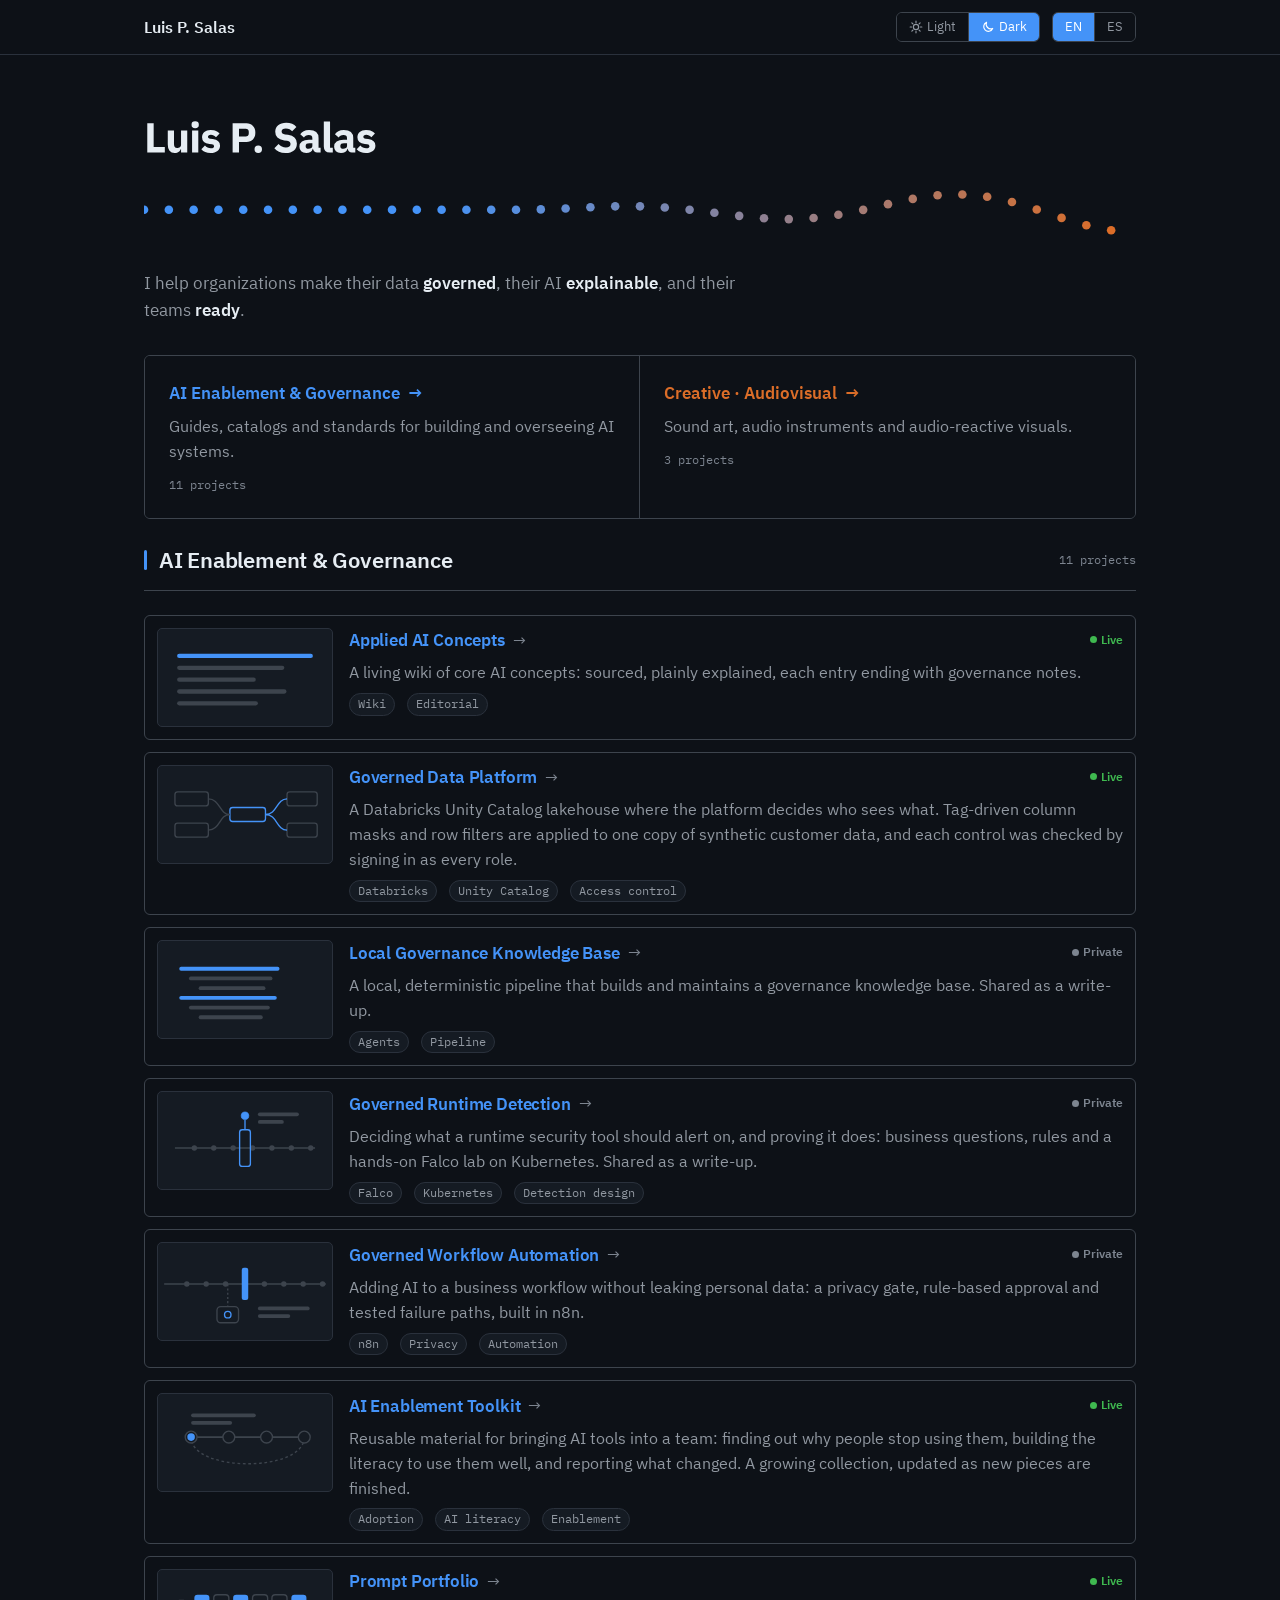
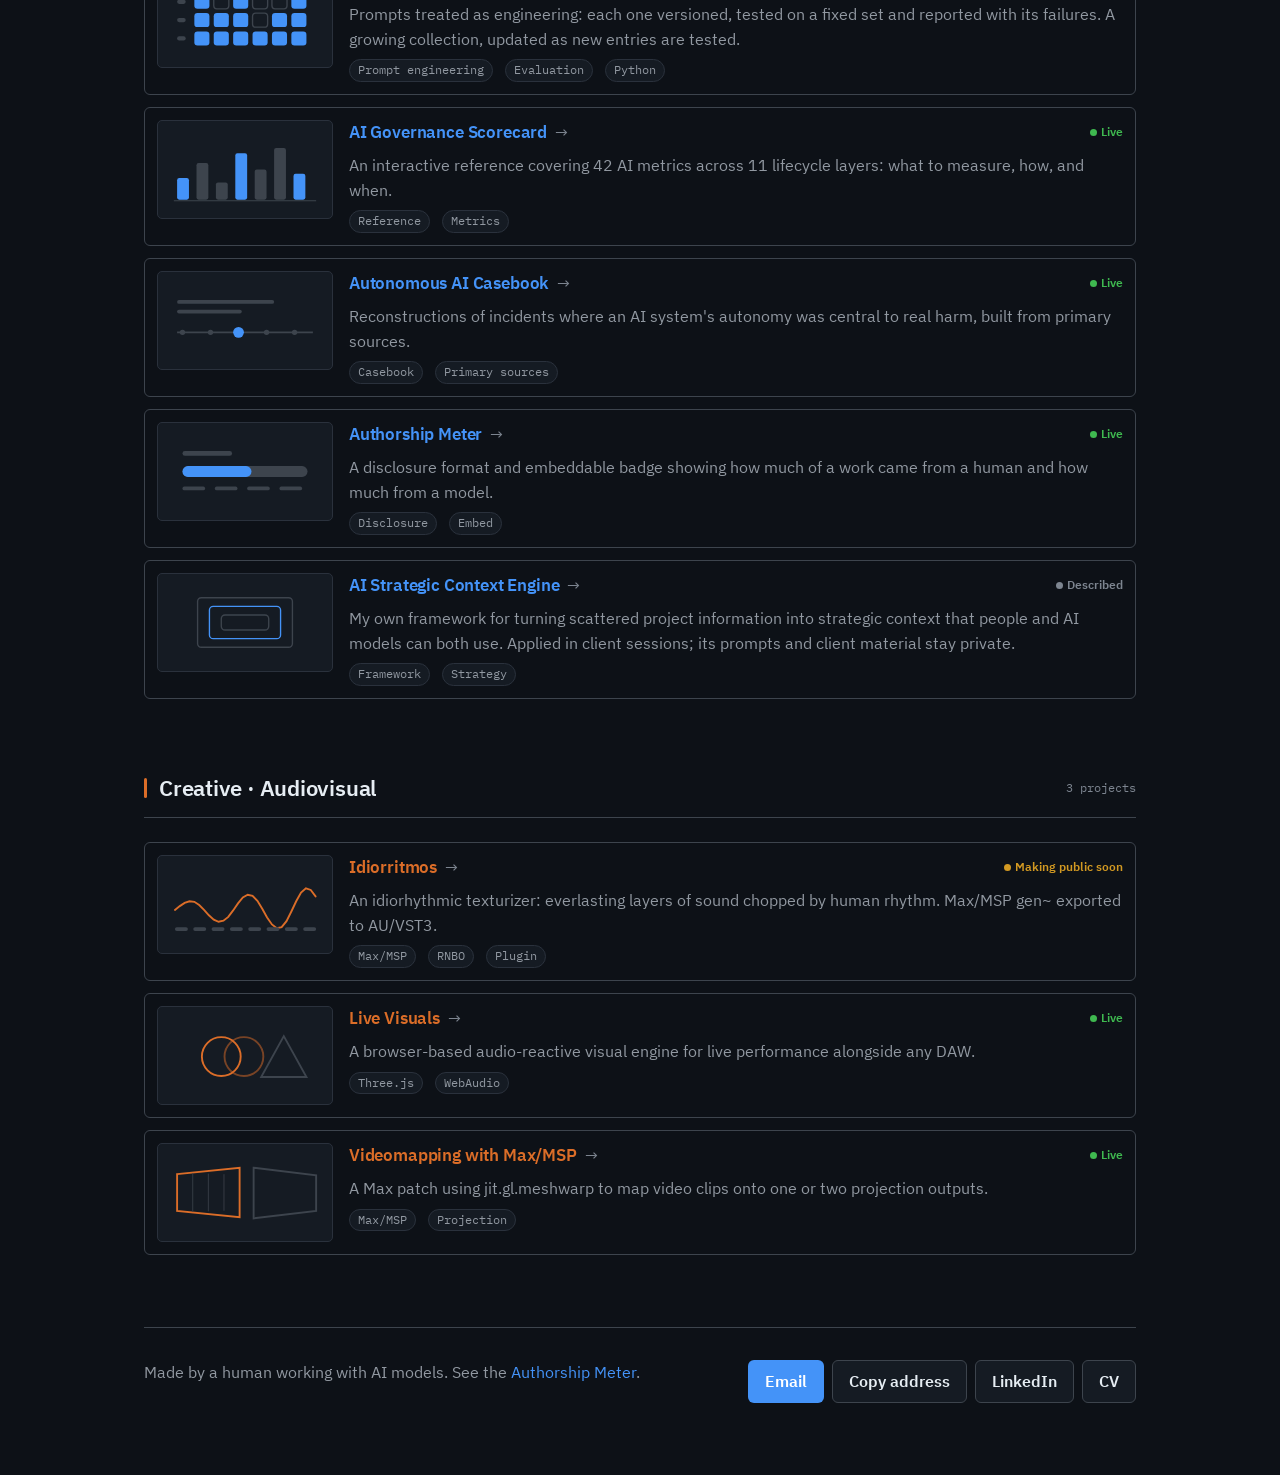
==== index.html @ c0796acf "AI Enablement Toolkit card: general description of the whole toolkit; tags Adoption, AI literacy, En" ====
<!DOCTYPE html>
<html lang="en" data-theme="dark">
<head>
<meta charset="utf-8">
<meta name="viewport" content="width=device-width, initial-scale=1">
<title>Luis P. Salas · Projects</title>
<meta name="description" content="I help organizations make their data governed, their AI explainable, and their teams ready. A hub that frames the work and links out.">
<meta property="og:type" content="website">
<meta property="og:site_name" content="Luis P. Salas">
<meta property="og:title" content="Luis P. Salas · Projects">
<meta property="og:description" content="I help organizations make their data governed, their AI explainable, and their teams ready. A hub that frames the work and links out.">
<meta property="og:url" content="https://luispsalas.github.io/portfolio/">
<meta property="og:image" content="https://luispsalas.github.io/portfolio/assets/og/home.png">
<meta property="og:image:width" content="1200">
<meta property="og:image:height" content="630">
<meta name="twitter:card" content="summary_large_image">
<link rel="icon" href="data:image/svg+xml,<svg xmlns='http://www.w3.org/2000/svg' viewBox='0 0 16 16'><circle cx='8' cy='8' r='6' fill='%230969da'/></svg>">
<link rel="preload" href="assets/fonts/IBMPlexSans-Regular.woff2" as="font" type="font/woff2" crossorigin>
<link rel="stylesheet" href="assets/style.css">
</head>
<body>

<div class="topbar">
  <div class="wrap row">
    <span class="who">Luis P. Salas</span>
    <div class="seg" id="theme" role="group" aria-label="Theme">
      <button data-theme-choice="light" aria-pressed="false"><svg class="ic" viewBox="0 0 24 24" aria-hidden="true"><circle cx="12" cy="12" r="4.5" fill="none" stroke="currentColor" stroke-width="2"/><path d="M12 2v2.5M12 19.5V22M2 12h2.5M19.5 12H22M4.9 4.9l1.8 1.8M17.3 17.3l1.8 1.8M4.9 19.1l1.8-1.8M17.3 6.7l1.8-1.8" stroke="currentColor" stroke-width="2" stroke-linecap="round"/></svg><span data-en="Light" data-es="Claro">Light</span></button>
      <button data-theme-choice="dark" aria-pressed="true"><svg class="ic" viewBox="0 0 24 24" aria-hidden="true"><path d="M20 14.5A8 8 0 0 1 9.5 4a8 8 0 1 0 10.5 10.5z" fill="none" stroke="currentColor" stroke-width="2" stroke-linejoin="round"/></svg><span data-en="Dark" data-es="Oscuro">Dark</span></button>
    </div>
    <div class="seg" id="lang" role="group" aria-label="Language">
      <button data-lang="en" aria-pressed="true">EN</button>
      <button data-lang="es" aria-pressed="false">ES</button>
    </div>
  </div>
</div>

<div class="wrap">

  <header class="banner">
    <h1 class="sr-only">Luis P. Salas · Projects</h1>
    <img class="light-only" src="assets/banner-light.svg"
         alt="Luis P. Salas" width="1040" height="150">
    <img class="dark-only" src="assets/banner-dark.svg"
         alt="Luis P. Salas" width="1040" height="150">
  </header>

  <p class="lede"
     data-en="I help organizations make their data <strong>governed</strong>, their AI <strong>explainable</strong>, and their teams <strong>ready</strong>."
     data-es="Ayudo a las organizaciones a que sus datos estén <strong>gobernados</strong>, su IA sea <strong>explicable</strong> y sus equipos estén <strong>preparados</strong>.">
    I help organizations make their data <strong>governed</strong>, their AI <strong>explainable</strong>, and their teams <strong>ready</strong>.
  </p>

  <nav class="paths" aria-label="Sections">
    <a class="path" href="#governance">
      <span class="ttl" data-en="AI Enablement &amp; Governance <span class='arrow'>→</span>" data-es="Habilitación y Gobernanza de IA <span class='arrow'>→</span>">AI Enablement &amp; Governance <span class="arrow">→</span></span>
      <p data-en="Guides, catalogs and standards for building and overseeing AI systems." data-es="Guías, catálogos y estándares para construir y supervisar sistemas de IA.">Guides, catalogs and standards for building and overseeing AI systems.</p>
      <span class="n" id="n-governance"></span>
    </a>
    <a class="path creative" href="#creative">
      <span class="ttl" data-en="Creative · Audiovisual <span class='arrow'>→</span>" data-es="Creativo · Audiovisual <span class='arrow'>→</span>">Creative · Audiovisual <span class="arrow">→</span></span>
      <p data-en="Sound art, audio instruments and audio-reactive visuals." data-es="Arte sonoro, instrumentos de audio y visuales audio-reactivos.">Sound art, audio instruments and audio-reactive visuals.</p>
      <span class="n" id="n-creative"></span>
    </a>
  </nav>

  <section class="section" id="governance">
    <div class="section-head">
      <span class="tick" aria-hidden="true"></span>
      <h2 data-en="AI Enablement &amp; Governance" data-es="Habilitación y Gobernanza de IA">AI Enablement &amp; Governance</h2>
      <span class="count" id="count-governance"></span>
    </div>
    <div class="cards" id="cards-governance"></div>
  </section>

  <section class="section creative" id="creative">
    <div class="section-head">
      <span class="tick" aria-hidden="true"></span>
      <h2 data-en="Creative · Audiovisual" data-es="Creativo · Audiovisual">Creative · Audiovisual</h2>
      <span class="count" id="count-creative"></span>
    </div>
    <div class="cards" id="cards-creative"></div>
  </section>

  <footer>
    <div class="foot">
      <p data-en='Made by a human working with AI models. See the <a href="https://github.com/luispsalas/authorship-meter">Authorship Meter</a>.'
         data-es='Hecho por una persona trabajando con modelos de IA. Ver el <a href="https://github.com/luispsalas/authorship-meter">Authorship Meter</a>.'>
        Made by a human working with AI models.</p>
      <div class="actions">
        <a class="btn primary" href="mailto:luisp.salas@gmail.com" data-en="Email" data-es="Correo">Email</a>
        <button class="btn" id="copy-email" type="button" data-email="luisp.salas@gmail.com"
                data-en="Copy address" data-es="Copiar dirección">Copy address</button>
        <a class="btn" href="https://www.linkedin.com/in/luispsalas/">LinkedIn</a>
        <a class="btn" href="cv/">CV</a>
      </div>
    </div>
  </footer>

</div>

<script src="assets/app.js?v=4"></script>
</body>
</html>
---- assets/style.css ----
/* ============================================================
   Luis Salas — Projects
   Palette and type follow GitHub Primer, so this hub reads as a
   sibling of the applied-ai-concepts wiki and the casebook.
   Blue = governance track. Orange = creative track.
   ============================================================ */

/* ---------- Type: IBM Plex, self-hosted ----------
   IBM's own woff2 files, unmodified (the SIL OFL reserves the name "Plex" for
   unmodified copies; licence in fonts/OFL.txt). Weights in use: 400, 600, 700. */
@font-face { font-family: "IBM Plex Sans"; src: url("fonts/IBMPlexSans-Regular.woff2") format("woff2"); font-weight: 400; font-style: normal; font-display: swap; }
@font-face { font-family: "IBM Plex Sans"; src: url("fonts/IBMPlexSans-SemiBold.woff2") format("woff2"); font-weight: 600; font-style: normal; font-display: swap; }
@font-face { font-family: "IBM Plex Sans"; src: url("fonts/IBMPlexSans-Bold.woff2") format("woff2"); font-weight: 700; font-style: normal; font-display: swap; }
@font-face { font-family: "IBM Plex Mono"; src: url("fonts/IBMPlexMono-Regular.woff2") format("woff2"); font-weight: 400; font-style: normal; font-display: swap; }

:root {
  /* Colour — Primer light */
  --fg:            #1f2328;
  --fg-muted:      #59636e;
  --fg-body:       #424a53;   /* running text: 9.0:1 on white (muted is 6.1:1) */
  --fg-subtle:     #6e7781;
  --bg:            #ffffff;
  --bg-subtle:     #f6f8fa;
  --border:        #d1d9e0;
  --border-muted:  #e4e8ec;

  --accent:        #0969da;   /* governance */
  --accent-wash:   #ddf4ff;
  --creative:      #bc4c00;   /* creative — the casebook banner's orange */
  --creative-wash: #fff1e5;

  --success:       #1a7f37;
  --attention:     #9a6700;
  --muted-dot:     #8250df;

  /* Spacing scale */
  --s1: 4px;  --s2: 8px;  --s3: 12px; --s4: 16px;
  --s5: 24px; --s6: 32px; --s7: 48px; --s8: 72px;

  /* Type scale */
  --t-xs:   0.75rem;
  --t-sm:   0.8125rem;
  --t-base: 1rem;
  --t-md:   1.0625rem;
  --t-lg:   1.375rem;
  --t-xl:   1.75rem;

  --font: "IBM Plex Sans", -apple-system, BlinkMacSystemFont, "Segoe UI", Helvetica, Arial, sans-serif;
  --mono: "IBM Plex Mono", ui-monospace, SFMono-Regular, "SF Mono", Menlo, Consolas, monospace;

  --radius: 6px;
  --maxw:   1040px;          /* matches the banner's viewBox width */
}

@media (prefers-color-scheme: dark) {
  :root:not([data-theme="light"]) {
    --fg:            #e6edf3;
    --fg-muted:      #9198a1;
    --fg-body:       #9198a1;
    --fg-subtle:     #7d8590;
    --bg:            #0d1117;
    --bg-subtle:     #151b23;
    --border:        #3d444d;
    --border-muted:  #2a313c;
    --accent:        #4493f8;
    --accent-wash:   #121d2f;
    --creative:      #db6d28;
    --creative-wash: #2b1a10;
    --success:       #3fb950;
    --attention:     #d29922;
    --muted-dot:     #a371f7;
  }
}
:root[data-theme="dark"] {
  --fg:            #e6edf3;
  --fg-muted:      #9198a1;
  --fg-body:       #9198a1;
  --fg-subtle:     #7d8590;
  --bg:            #0d1117;
  --bg-subtle:     #151b23;
  --border:        #3d444d;
  --border-muted:  #2a313c;
  --accent:        #4493f8;
  --accent-wash:   #121d2f;
  --creative:      #db6d28;
  --creative-wash: #2b1a10;
  --success:       #3fb950;
  --attention:     #d29922;
  --muted-dot:     #a371f7;
}

/* ---------- Base ---------- */
*, *::before, *::after { box-sizing: border-box; }

body {
  margin: 0;
  background: var(--bg);
  color: var(--fg);
  font-family: var(--font);
  font-size: var(--t-base);
  line-height: 1.55;
}

a { color: var(--accent); text-decoration: none; }
a:hover { text-decoration: underline; }
:focus-visible { outline: 2px solid var(--accent); outline-offset: 2px; border-radius: 3px; }

.wrap { max-width: var(--maxw); margin: 0 auto; padding-inline: var(--s5); }

.sr-only {
  position: absolute; width: 1px; height: 1px; padding: 0; margin: -1px;
  overflow: hidden; clip: rect(0 0 0 0); white-space: nowrap; border: 0;
}

/* ---------- Top bar ---------- */
.topbar { border-bottom: 1px solid var(--border-muted); background: var(--bg); }
.topbar .row {
  display: flex; align-items: center; gap: var(--s3);
  flex-wrap: wrap; padding-block: var(--s3);
}
.topbar .who { font-weight: 600; margin-right: auto; font-size: var(--t-base); }
.chip {
  font-family: var(--mono); font-size: var(--t-xs); letter-spacing: .06em;
  text-transform: uppercase; color: var(--attention);
  border: 1px dashed var(--attention); border-radius: 20px; padding: 2px var(--s2);
}

.seg { display: inline-flex; border: 1px solid var(--border); border-radius: var(--radius); overflow: hidden; }
.seg button {
  appearance: none; border: 0; background: var(--bg); color: var(--fg-muted);
  font: inherit; font-size: var(--t-sm); padding: var(--s1) var(--s3); cursor: pointer;
}
.seg button + button { border-left: 1px solid var(--border); }
.seg button { display: inline-flex; align-items: center; gap: var(--s1); }
.seg .ic { width: 14px; height: 14px; flex: none; }
/* On phones the theme control shows its icons only, so both controls fit on one line.
   The words stay in the accessibility tree (visually hidden, not display: none). */
@media (max-width: 480px) {
  #theme span { position: absolute; width: 1px; height: 1px; overflow: hidden; clip: rect(0 0 0 0); white-space: nowrap; }
  #theme button { padding-inline: var(--s2); }
}
.seg button[aria-pressed="true"] { background: var(--accent); color: #fff; }

.icon-btn {
  appearance: none; border: 1px solid var(--border); background: var(--bg);
  color: var(--fg-muted); width: 30px; height: 30px; border-radius: var(--radius);
  cursor: pointer; line-height: 1; display: inline-flex; align-items: center; justify-content: center;
}
.icon-btn:hover { color: var(--accent); border-color: var(--accent); }

/* ---------- Banner ---------- */
.banner { padding-block: var(--s7) var(--s5); }
.banner img { display: block; width: 100%; max-width: var(--maxw); height: auto; }
.banner .dark-only { display: none; }
@media (prefers-color-scheme: dark) {
  :root:not([data-theme="light"]) .banner .light-only { display: none; }
  :root:not([data-theme="light"]) .banner .dark-only  { display: block; }
}
:root[data-theme="dark"] .banner .light-only { display: none; }
:root[data-theme="dark"] .banner .dark-only  { display: block; }

/* ---------- Lede ---------- */
.lede {
  font-size: var(--t-md); color: var(--fg-body);
  max-width: 68ch; margin: 0 0 var(--s6); text-wrap: pretty;
}
.lede strong { color: var(--fg); font-weight: 600; }

/* ---------- Two-path entry block (the repos' entry-point table) ---------- */
.paths {
  display: grid; grid-template-columns: 1fr 1fr;
  border: 1px solid var(--border); border-radius: var(--radius); overflow: hidden;
  margin-bottom: var(--s5);
}
.path {
  display: block; padding: var(--s5); color: var(--fg); background: var(--bg);
  border-right: 1px solid var(--border); transition: background .12s ease;
}
.path:last-child { border-right: 0; }
.path:hover { background: var(--bg-subtle); text-decoration: none; }
.path .ttl {
  display: flex; align-items: center; gap: var(--s2);
  font-weight: 600; font-size: var(--t-md); color: var(--accent);
}
.path.creative .ttl { color: var(--creative); }
.path .arrow { transition: transform .12s ease; }
.path:hover .arrow { transform: translateX(3px); }
.path p { margin: var(--s2) 0 0; color: var(--fg-body); font-size: var(--t-base); }
.path .n {
  display: block; margin-top: var(--s3);
  font-family: var(--mono); font-size: var(--t-xs); color: var(--fg-subtle);
}

/* ---------- Callout ---------- */
.callout {
  display: flex; gap: var(--s3); padding: var(--s4) var(--s5);
  border: 1px solid var(--border); border-left: 3px solid var(--accent);
  border-radius: var(--radius); background: var(--bg-subtle);
  margin-bottom: var(--s7);
}
.callout p { margin: 0; font-size: var(--t-base); color: var(--fg-body); }
.callout strong { color: var(--fg); }
.callout .mark { color: var(--accent); font-weight: 700; font-family: var(--mono); }

/* ---------- Sections ---------- */
.section { margin-bottom: var(--s8); scroll-margin-top: var(--s4); }
.section-head {
  display: flex; align-items: center; gap: var(--s3);
  padding-bottom: var(--s3); margin-bottom: var(--s5);
  border-bottom: 1px solid var(--border);
}
.section-head h2 { margin: 0; font-size: var(--t-lg); font-weight: 600; letter-spacing: -.01em; }
.section-head .tick { width: 3px; height: 20px; border-radius: 2px; background: var(--accent); }
.section.creative .section-head .tick { background: var(--creative); }
.section-head .count {
  margin-left: auto; font-family: var(--mono);
  font-size: var(--t-xs); color: var(--fg-subtle);
}

/* ---------- Cards — thumbnail left, content right (one per row) ---------- */
.cards { display: grid; gap: var(--s3); }

.card {
  display: flex; gap: var(--s4); align-items: flex-start;
  padding: var(--s3);
  border: 1px solid var(--border); border-radius: var(--radius);
  background: var(--bg); color: var(--fg);
  transition: border-color .12s ease, background .12s ease;
}
a.card:hover { border-color: var(--accent); background: var(--bg-subtle); text-decoration: none; }
.section.creative a.card:hover { border-color: var(--creative); }

/* Thumbnail. Today each project gets a generated motif drawn in the banner's
   visual language. To use a real screenshot instead, give that project a
   `thumb` path in assets/app.js — nothing else changes. */
.thumb {
  flex: 0 0 176px; aspect-ratio: 16 / 9; overflow: hidden;
  border: 1px solid var(--border-muted); border-radius: 5px;
  background: var(--bg-subtle);
  color: var(--accent);            /* motifs draw their accent with currentColor */
}
.section.creative .thumb { color: var(--creative); }
.thumb svg, .thumb img { display: block; width: 100%; height: 100%; object-fit: cover; }

.card .body { flex: 1; min-width: 0; display: flex; flex-direction: column; gap: var(--s2); }
.card .head { display: flex; align-items: center; gap: var(--s2); }
.card h3 {
  margin: 0; font-size: var(--t-md); font-weight: 600;
  letter-spacing: -.01em; line-height: 1.3; color: var(--accent);
}
.section.creative .card h3 { color: var(--creative); }
.card:not(a) h3 { color: var(--fg); }
.card .arrow { color: var(--fg-subtle); transition: transform .12s ease; }
a.card:hover .arrow { transform: translateX(3px); color: var(--accent); }
.section.creative a.card:hover .arrow { color: var(--creative); }

.card .blurb { margin: 0; color: var(--fg-body); font-size: var(--t-base); }
.card .meta { display: flex; align-items: center; flex-wrap: wrap; gap: var(--s2) var(--s3); }

.tag {
  font-family: var(--mono); font-size: var(--t-xs); color: var(--fg-muted);
  background: var(--bg-subtle); border: 1px solid var(--border-muted);
  border-radius: 20px; padding: 1px var(--s2);
}
.status {
  display: inline-flex; align-items: center; gap: var(--s1);
  font-size: var(--t-xs); font-weight: 600; margin-left: auto; white-space: nowrap;
}
.status::before { content: ""; width: 7px; height: 7px; border-radius: 50%; background: currentColor; }
.status.live { color: var(--success); }
.status.soon { color: var(--attention); }
.status.private { color: var(--fg-subtle); }
.status.described { color: var(--fg-subtle); }

/* ---------- Footer ---------- */
footer { border-top: 1px solid var(--border); padding-block: var(--s6) var(--s8); }
.foot { display: flex; gap: var(--s5); flex-wrap: wrap; align-items: flex-start; justify-content: space-between; }
.foot p { margin: 0; max-width: 52ch; color: var(--fg-body); font-size: var(--t-base); }
.actions { display: flex; gap: var(--s2); flex-wrap: wrap; }
.btn {
  border: 1px solid var(--border); border-radius: var(--radius);
  padding: var(--s2) var(--s4); font-size: var(--t-base); font-weight: 600;
  background: var(--bg-subtle); color: var(--fg);
}
.btn:hover { text-decoration: none; border-color: var(--accent); color: var(--accent); }
.btn.primary { background: var(--accent); color: #fff; border-color: transparent; }
.btn.primary:hover { color: #fff; opacity: .92; }

/* ---------- Responsive ---------- */
@media (max-width: 720px) {
  .paths { grid-template-columns: 1fr; }
  .path { border-right: 0; border-bottom: 1px solid var(--border); }
  .path:last-child { border-bottom: 0; }
  .cards { grid-template-columns: 1fr; }
  .banner { padding-block: var(--s5) var(--s4); }
}

/* Thumbnail shrinks before the card gives up its row; stacks only when very narrow. */
@media (max-width: 620px) { .thumb { flex: 0 0 124px; } }
@media (max-width: 460px) {
  .card { flex-direction: column; }
  .thumb { flex: 0 0 auto; width: 100%; }
}

@media (prefers-reduced-motion: reduce) {
  * { transition: none !important; }
}

button.btn { font: inherit; font-size: var(--t-base); font-weight: 600; cursor: pointer; }
/* Shown when copying is refused: the address itself, selectable by hand. */
.btn.show-address { font-family: var(--mono); font-weight: 400; user-select: all; }
.btn.disabled { color: var(--fg-subtle); cursor: default; }
.btn.disabled:hover { border-color: var(--border); color: var(--fg-subtle); }

/* ---------- Description pages (aisce/, local-kb/) ---------- */
.topbar .who a { color: var(--fg); }
.doc { max-width: 72ch; padding-block: var(--s7) var(--s6); }
.doc .kicker {
  font-family: var(--mono); font-size: var(--t-xs); letter-spacing: .06em;
  text-transform: uppercase; color: var(--fg-subtle); margin: 0 0 var(--s2);
}
.doc h1 { font-size: var(--t-xl); font-weight: 600; letter-spacing: -.015em; line-height: 1.25; margin: 0 0 var(--s4); }
.doc .lede { margin-bottom: var(--s5); }
.doc h2 {
  font-size: var(--t-lg); font-weight: 600; letter-spacing: -.01em;
  margin: var(--s7) 0 var(--s3); padding-bottom: var(--s2); border-bottom: 1px solid var(--border);
}
.doc p, .doc li { color: var(--fg); text-wrap: pretty; }
.doc p { margin: 0 0 var(--s4); }
.doc ul, .doc ol { margin: 0 0 var(--s4); padding-left: var(--s5); }
.doc li { margin-bottom: var(--s2); }
.doc li strong, .doc p strong { font-weight: 600; }
.doc .facts { display: flex; flex-wrap: wrap; gap: var(--s2); margin: 0 0 var(--s5); padding: 0; list-style: none; }
.doc .facts li { margin: 0; }
.doc .callout { margin: var(--s5) 0; }
.doc .back { display: inline-block; margin-top: var(--s6); font-weight: 600; }

/* ---------- Write-up components (runtime-detection/): tables, code, diagrams, flow ---------- */
.doc .table-wrap { overflow-x: auto; margin: 0 0 var(--s5); border: 1px solid var(--border); border-radius: var(--radius); }
.doc table { border-collapse: collapse; width: 100%; font-size: var(--t-sm); line-height: 1.5; }
.doc th, .doc td { padding: var(--s2) var(--s3); text-align: left; vertical-align: top; border-bottom: 1px solid var(--border-muted); }
.doc th { background: var(--bg-subtle); font-weight: 600; color: var(--fg); }
.doc tbody tr:last-child td { border-bottom: 0; }
.doc td { color: var(--fg); }
.doc td.muted { color: var(--fg-muted); }
.doc pre {
  background: var(--bg-subtle); border: 1px solid var(--border); border-radius: var(--radius);
  padding: var(--s4); overflow-x: auto; margin: 0 0 var(--s5);
  font-family: var(--mono); font-size: var(--t-xs); line-height: 1.6; color: var(--fg);
}
.doc code { font-family: var(--mono); font-size: .9em; }
.doc pre .c { color: var(--fg-subtle); }
.doc figure { margin: 0 0 var(--s5); }
.doc .fig-scroll { overflow-x: auto; }
.doc figure svg { display: block; width: 100%; min-width: 600px; height: auto; }
.doc figcaption { font-size: var(--t-sm); color: var(--fg-muted); margin-top: var(--s2); }
.dg-host { fill: none; stroke: var(--border); stroke-dasharray: 5 4; }
.dg-box  { fill: var(--bg-subtle); stroke: var(--border); }
.dg-acc  { fill: var(--accent-wash); stroke: var(--accent); }
.dg-line { fill: none; stroke: var(--fg-subtle); stroke-width: 1.5; }
.dg-dash { stroke-dasharray: 4 4; }
.dg-accline { stroke: var(--accent); }
.dg-head { fill: var(--fg-subtle); }
.dg-head.acc { fill: var(--accent); }
.dg-t { fill: var(--fg); font: 600 14px var(--font); }
.dg-m { fill: var(--fg-muted); font: 12px var(--font); }
.dg-k { fill: var(--fg-subtle); font: 11px var(--mono); letter-spacing: .06em; text-transform: uppercase; }
.doc .flow { list-style: none; padding: 0; margin: 0 0 var(--s3); }
.doc .flow li { position: relative; margin: 0; padding: 0 0 var(--s4) var(--s6); }
.doc .flow li::before { content: ""; position: absolute; left: 7px; top: 8px; bottom: -8px; width: 1px; background: var(--border); }
.doc .flow li:last-child::before { display: none; }
.doc .flow li::after { content: ""; position: absolute; left: 2px; top: 6px; width: 11px; height: 11px; border-radius: 50%; background: var(--accent); }
.doc .flow .what { color: var(--fg-muted); }
.doc .flow .ex { display: block; margin-top: var(--s1); padding-left: var(--s3); border-left: 2px solid var(--border); font-size: var(--t-sm); color: var(--fg-muted); }
.doc .loop { font-size: var(--t-sm); color: var(--fg-muted); margin: 0 0 var(--s5) var(--s6); }

/* Tables stack as cards on narrow screens. Each cell is labelled with its column
   header (data-label, set by page.js from the <th>, so it follows the language switch).
   The first cell is the card's title, so it carries no label. */
@media (max-width: 600px) {
  .doc .table-wrap { border: 0; overflow: visible; }
  .doc table, .doc tbody, .doc tr, .doc td { display: block; width: 100%; }
  .doc thead { position: absolute; width: 1px; height: 1px; overflow: hidden; clip: rect(0 0 0 0); white-space: nowrap; }
  .doc tr { border: 1px solid var(--border); border-radius: var(--radius); margin-bottom: var(--s3); background: var(--bg); overflow: hidden; }
  .doc td, .doc tbody tr:last-child td { border: 0; padding: var(--s2) var(--s4); }
  .doc td:first-child { background: var(--bg-subtle); border-bottom: 1px solid var(--border-muted); }
  .doc td:not(:first-child)[data-label]::before {
    content: attr(data-label); display: block; margin-bottom: 2px;
    font-family: var(--mono); font-size: var(--t-xs); letter-spacing: .06em;
    text-transform: uppercase; color: var(--fg-subtle);
  }
}

/* AISCE page: the framing motion (assets/aisce-frame.js). Plays on hover. */
.frame-motion {
  margin: 0 0 var(--s5); max-width: 360px;
  background: var(--bg-subtle); border: 1px solid var(--border-muted); border-radius: var(--radius);
}
.frame-motion svg { display: block; width: 100%; height: auto; }

/* Write-up screenshots: shown at column width, linked to the full-size file. */
.doc figure.shot a { display: block; }
.doc figure.shot img {
  display: block; width: 100%; height: auto;
  border: 1px solid var(--border-muted); border-radius: var(--radius);
}
.doc figure.shot a:hover img { border-color: var(--accent); }

/* Write-ups: a focused panel for what a project delivered. */
.doc .deliverables {
  margin: 0 0 var(--s5); padding: var(--s4) var(--s5);
  border: 1px solid var(--border); border-radius: var(--radius); background: var(--bg-subtle);
}
.doc .deliverables h3 { margin: 0 0 var(--s2); font-size: var(--t-md); font-weight: 700; }
.doc .deliverables ul { margin: 0; }
.doc .deliverables li:last-child { margin-bottom: 0; padding-top: var(--s2); border-top: 1px solid var(--border-muted); }

/* "At a glance": the four-row summary under the lede on every write-up page.
   Goal, What was done, Governance, Measurement, one sentence each. */
.doc .glance { margin: 0 0 var(--s5); }
.doc .glance h2 { margin-top: var(--s6); }
.doc .glance dl { margin: 0; }
.doc .glance dl > div {
  display: grid; grid-template-columns: 9.5rem 1fr; gap: var(--s3);
  padding: var(--s3) 0; border-bottom: 1px solid var(--border-muted);
}
.doc .glance dt {
  font-family: var(--mono); font-size: var(--t-xs); text-transform: uppercase;
  letter-spacing: .06em; color: var(--fg-muted); padding-top: .2em;
}
.doc .glance dd { margin: 0; color: var(--fg); text-wrap: pretty; }
@media (max-width: 560px) { .doc .glance dl > div { grid-template-columns: 1fr; gap: var(--s1); } }
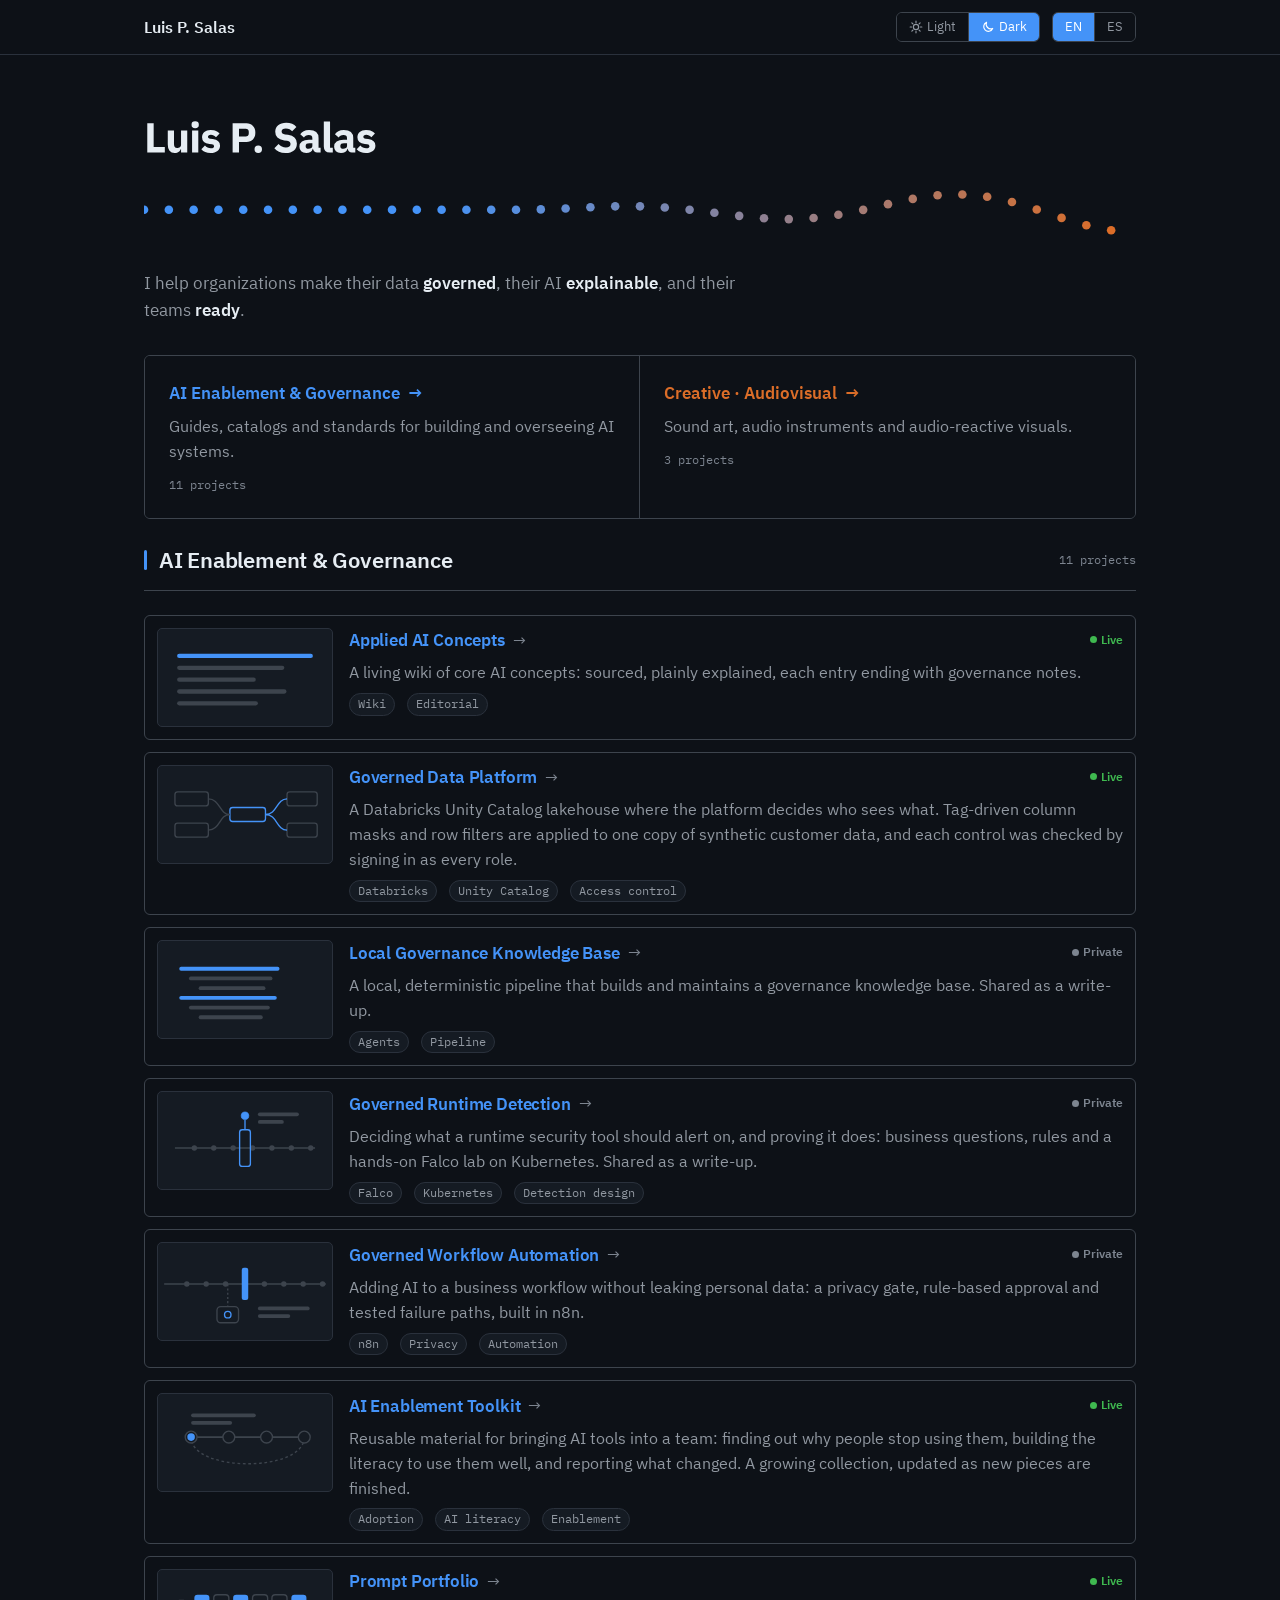
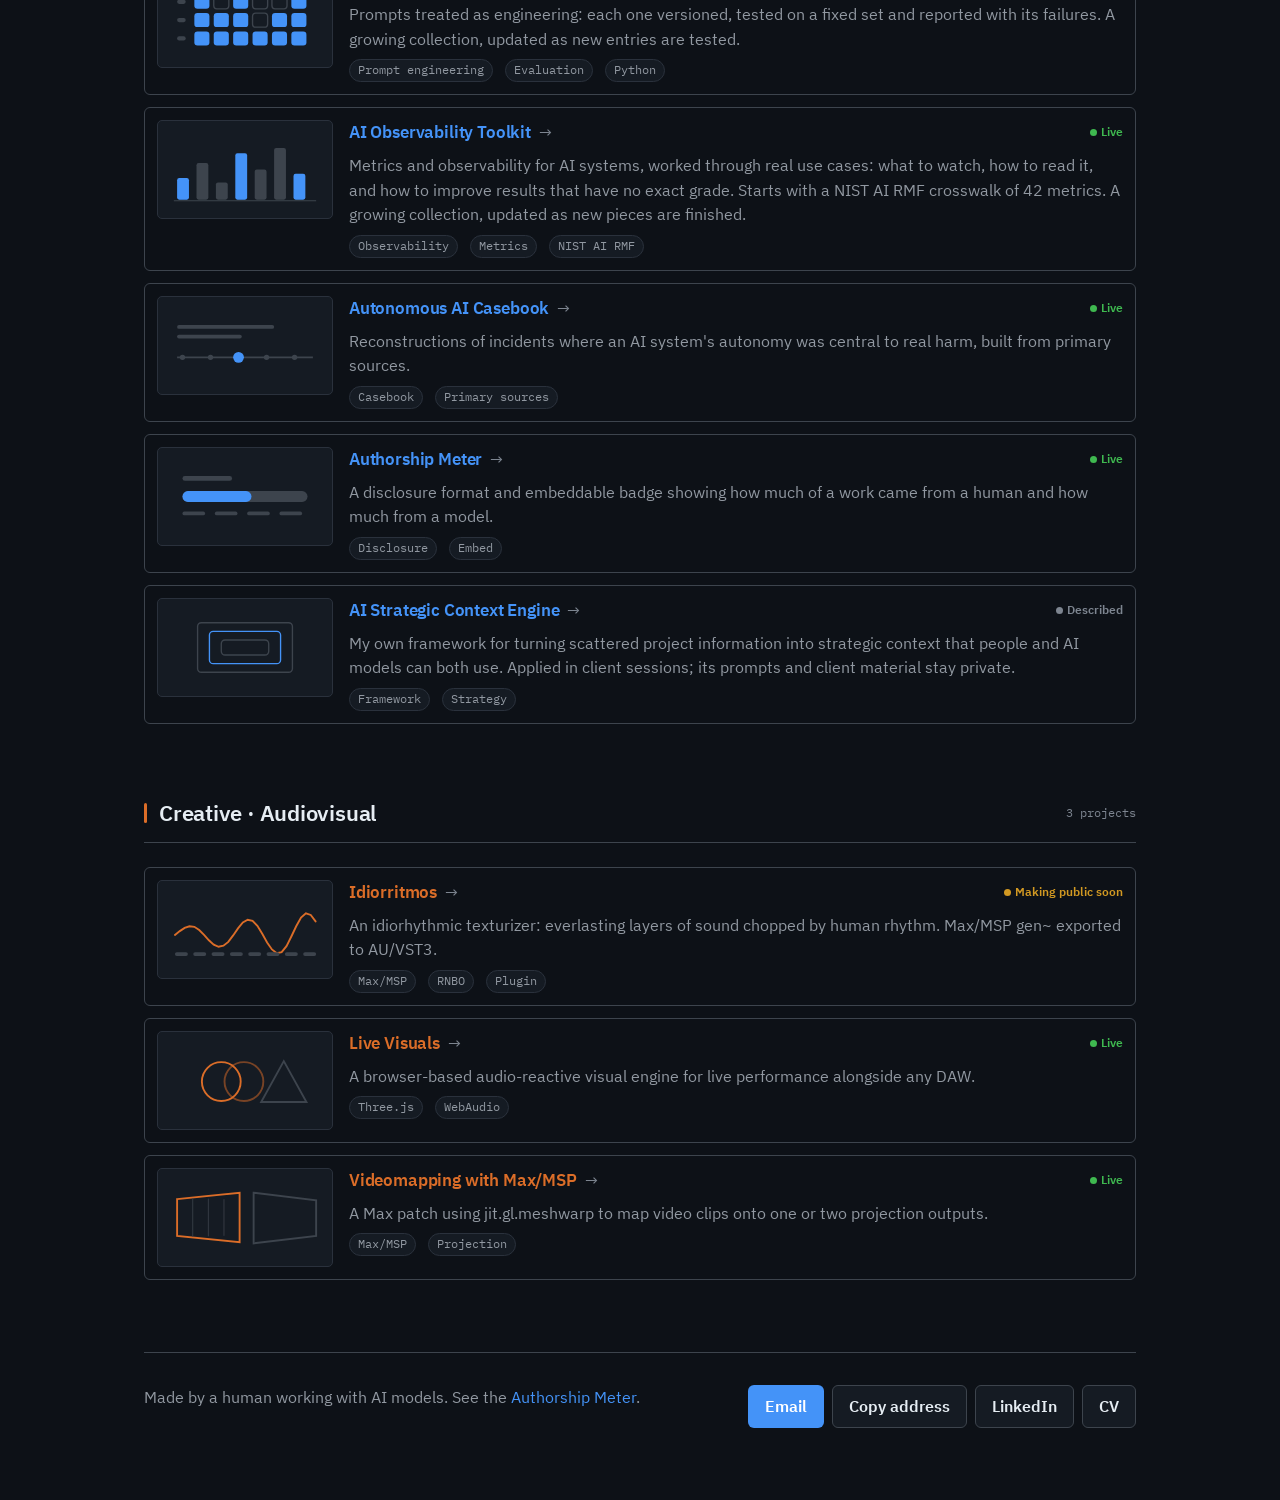
==== commit 8b7263dd: "Replace the AI Governance Scorecard card with the AI Observability Toolkit" ====
--- a/index.html
+++ b/index.html
@@ -98,6 +98,6 @@
 
 </div>
 
-<script src="assets/app.js?v=4"></script>
+<script src="assets/app.js?v=5"></script>
 </body>
 </html>
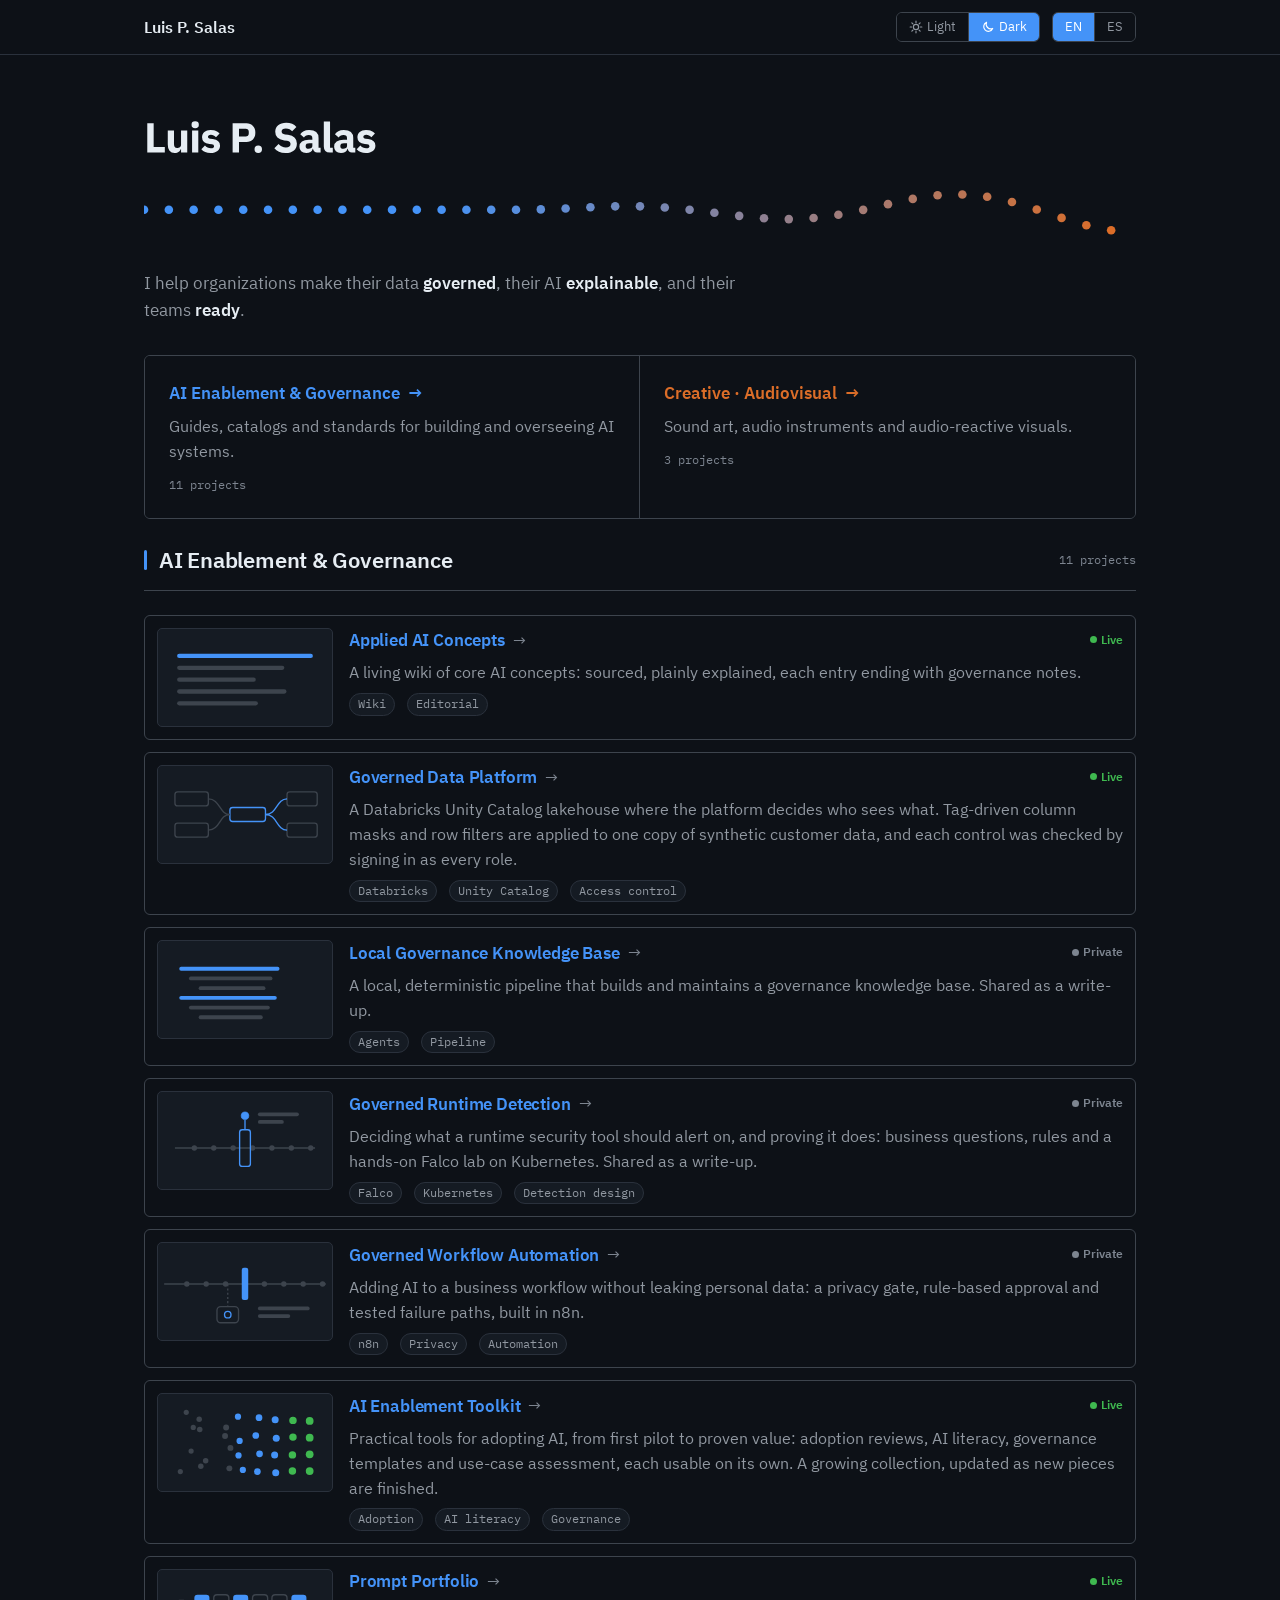
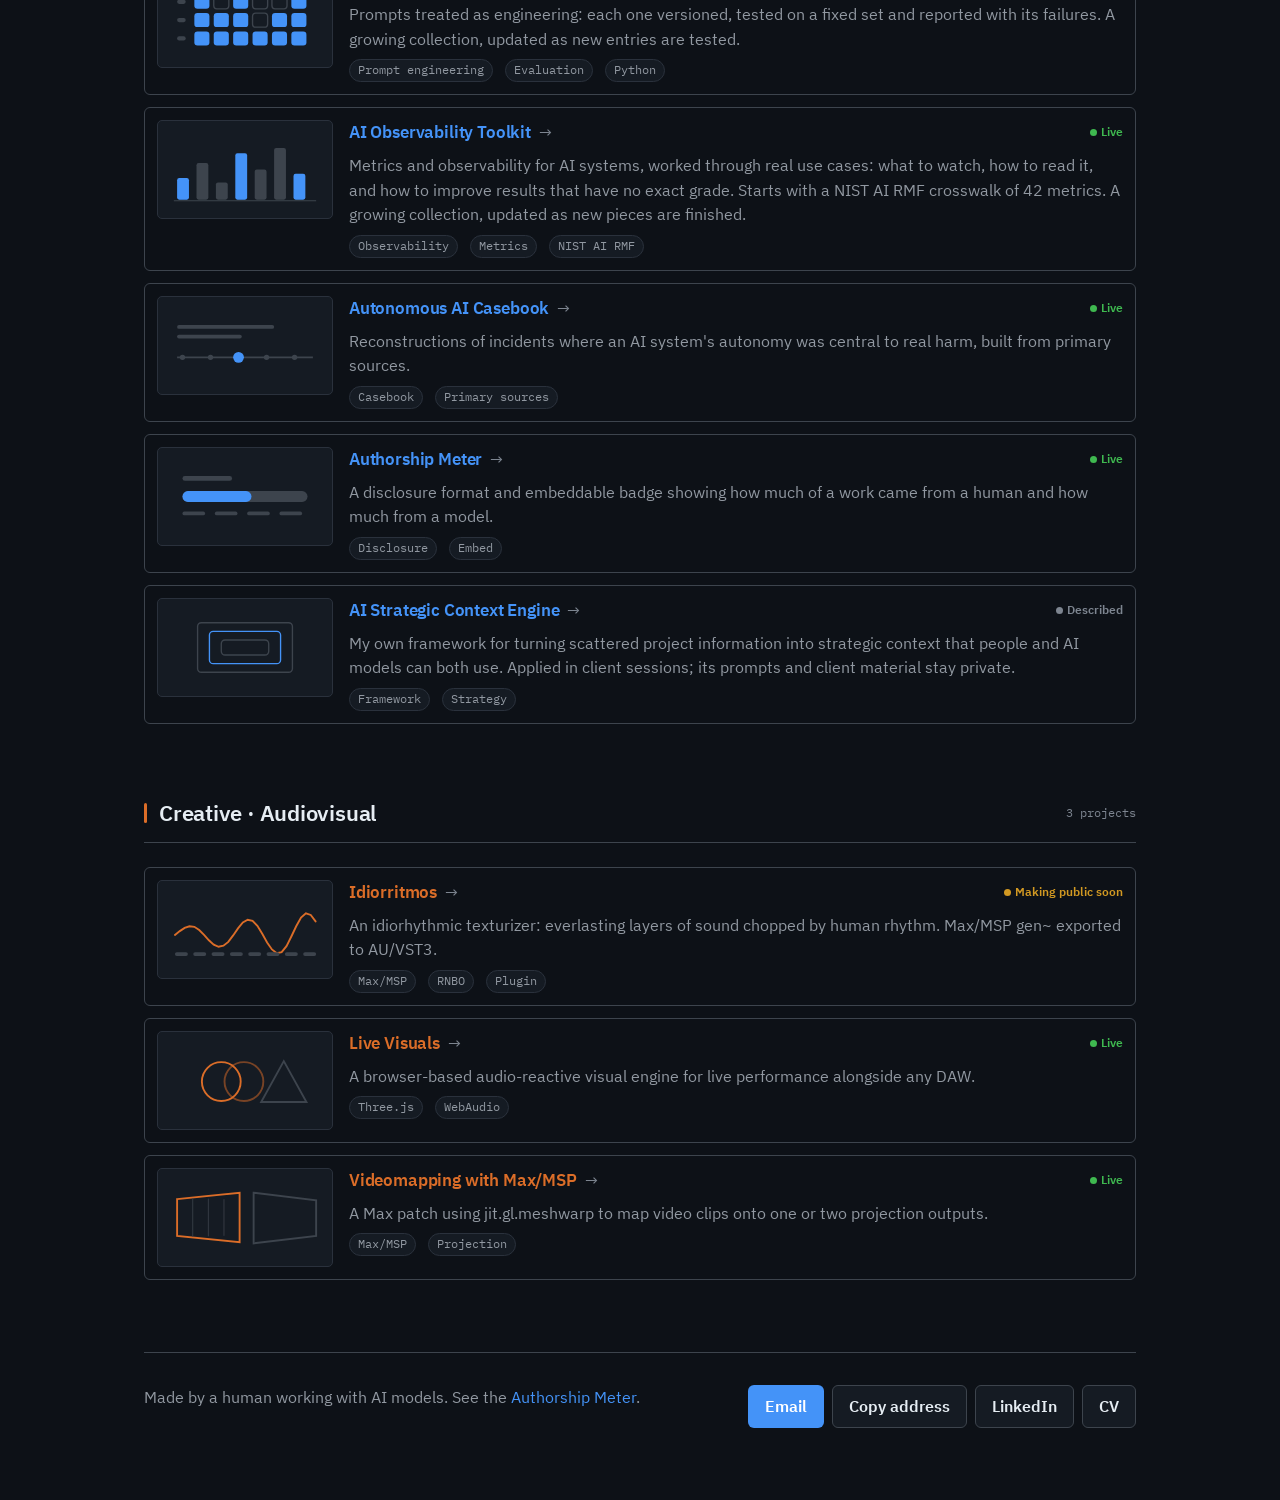
==== commit 3eb16919: "AI Enablement Toolkit card: describe all four areas, Governance tag, Converge motif from the new ban" ====
--- a/index.html
+++ b/index.html
@@ -98,6 +98,6 @@
 
 </div>
 
-<script src="assets/app.js?v=5"></script>
+<script src="assets/app.js?v=6"></script>
 </body>
 </html>
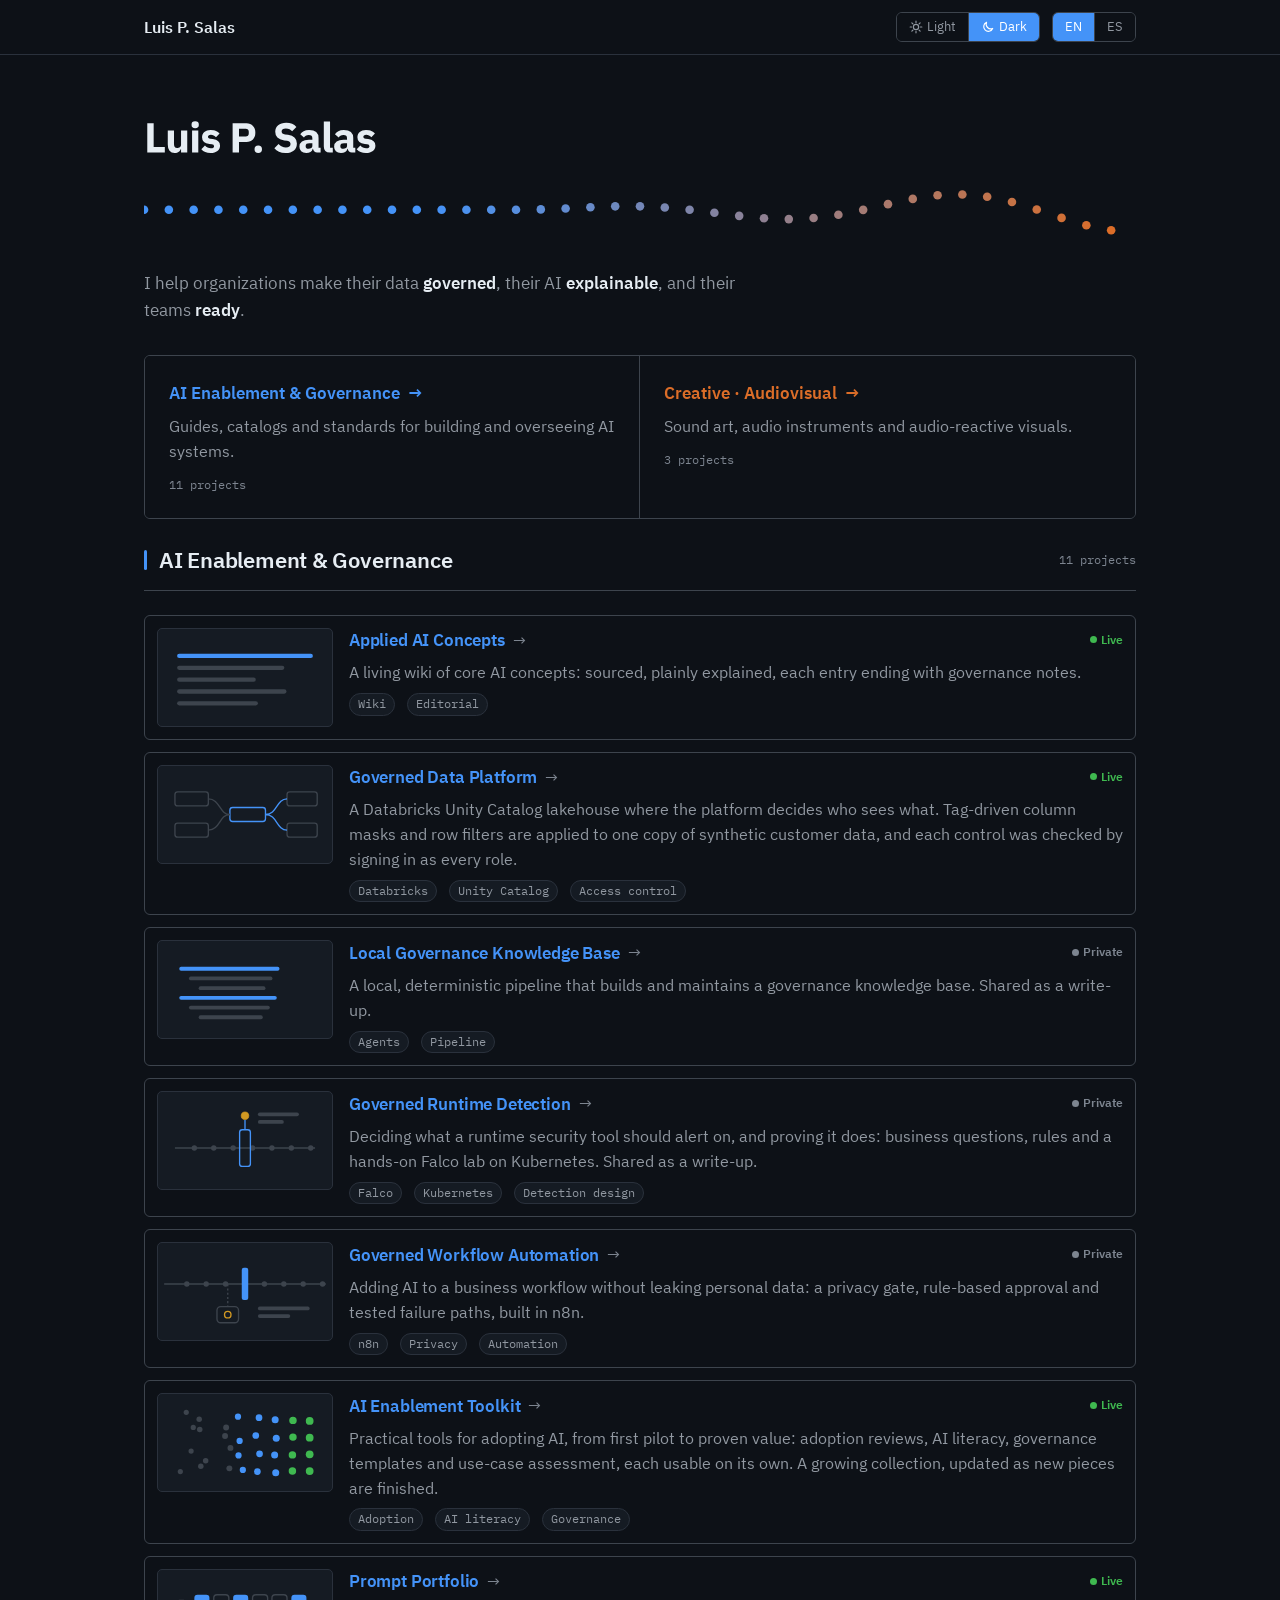
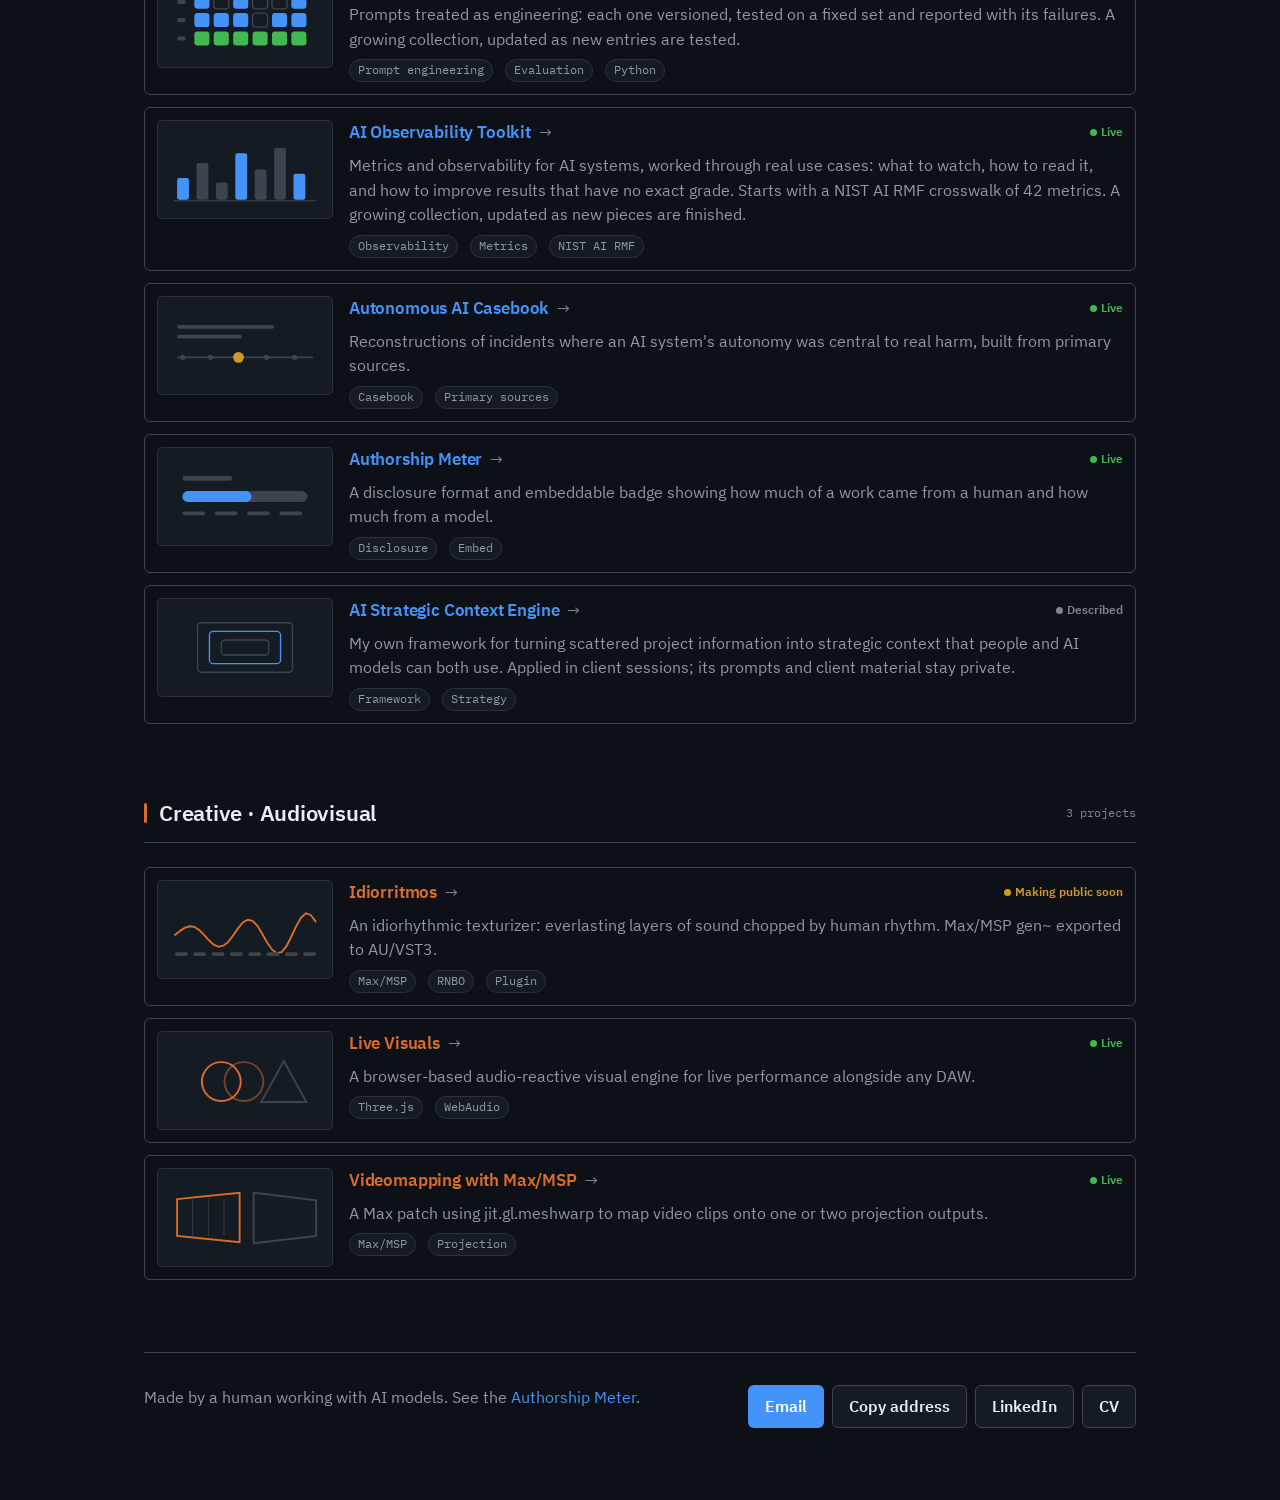
==== commit 72dc7bde: "Motifs: one status colour on outcome elements (prompt matrix pass row, alert beacon, review ring, ca" ====
--- a/index.html
+++ b/index.html
@@ -98,6 +98,6 @@
 
 </div>
 
-<script src="assets/app.js?v=6"></script>
+<script src="assets/app.js?v=7"></script>
 </body>
 </html>
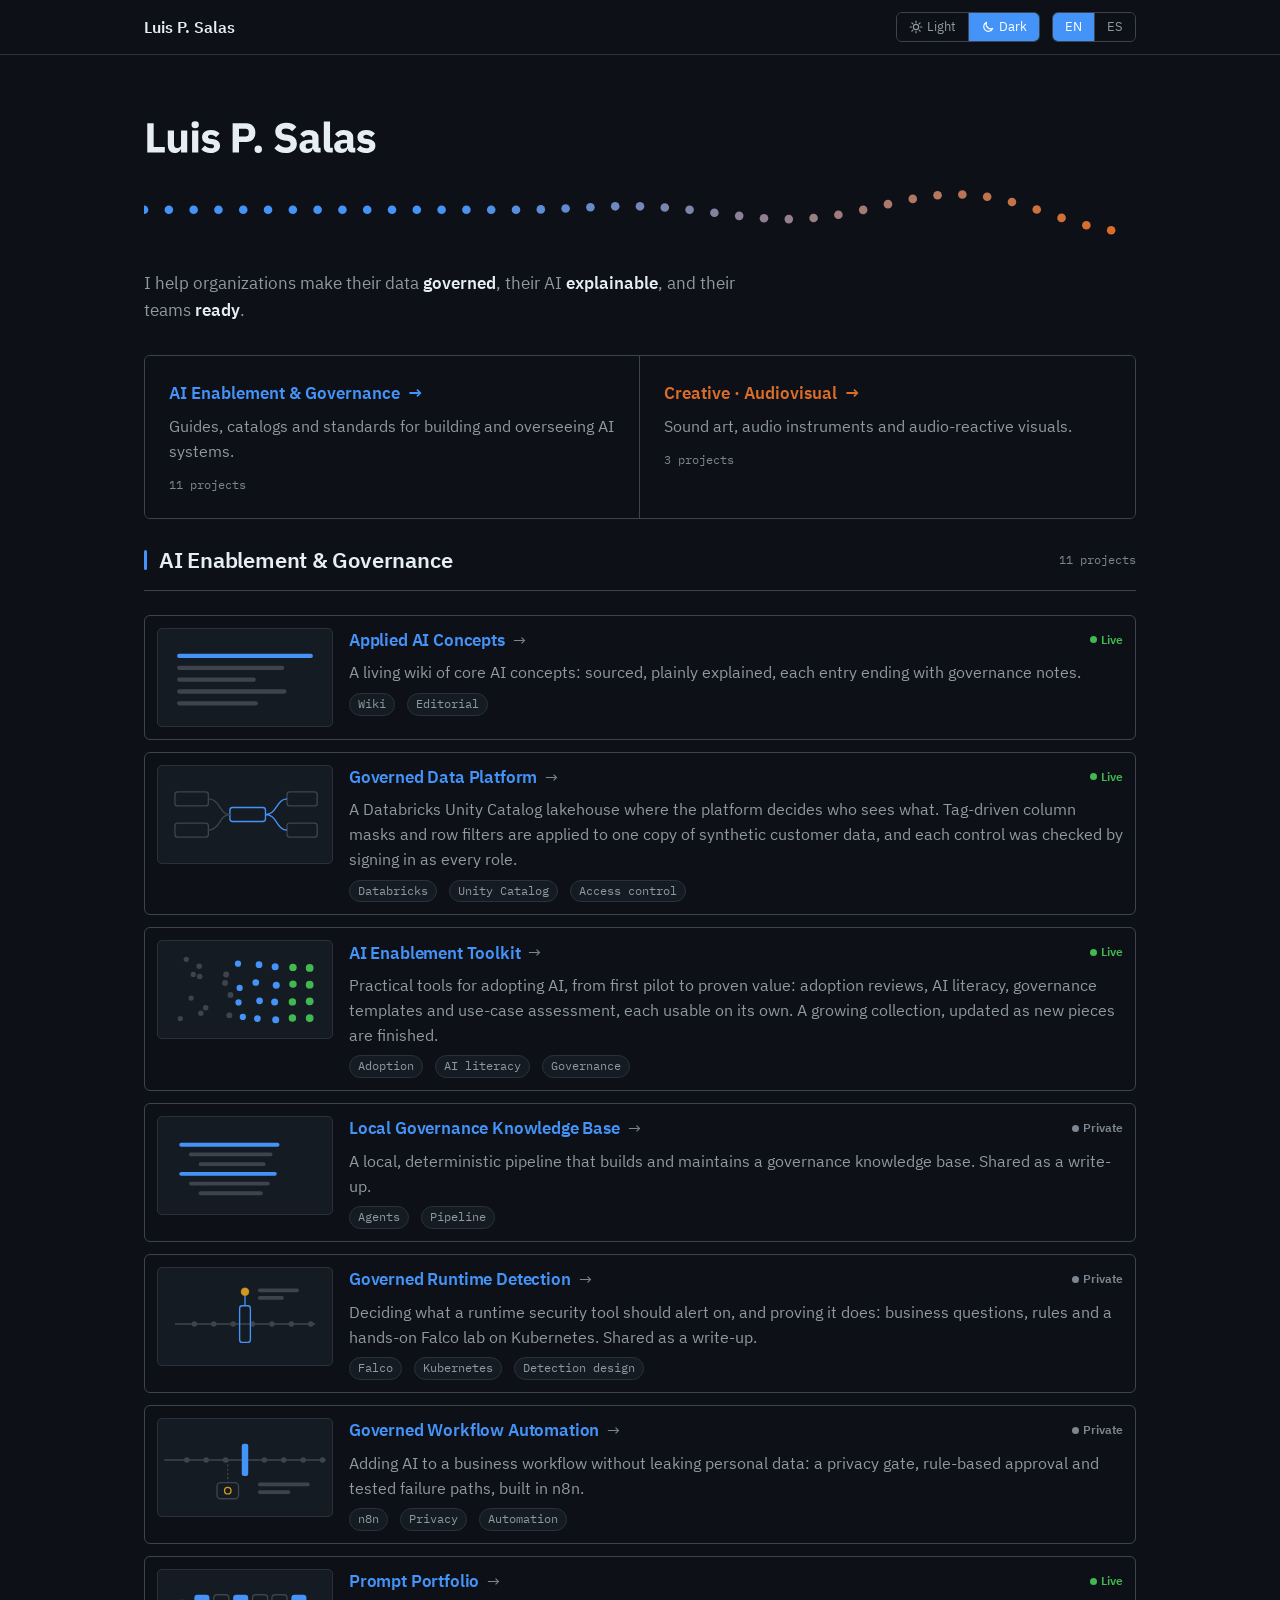
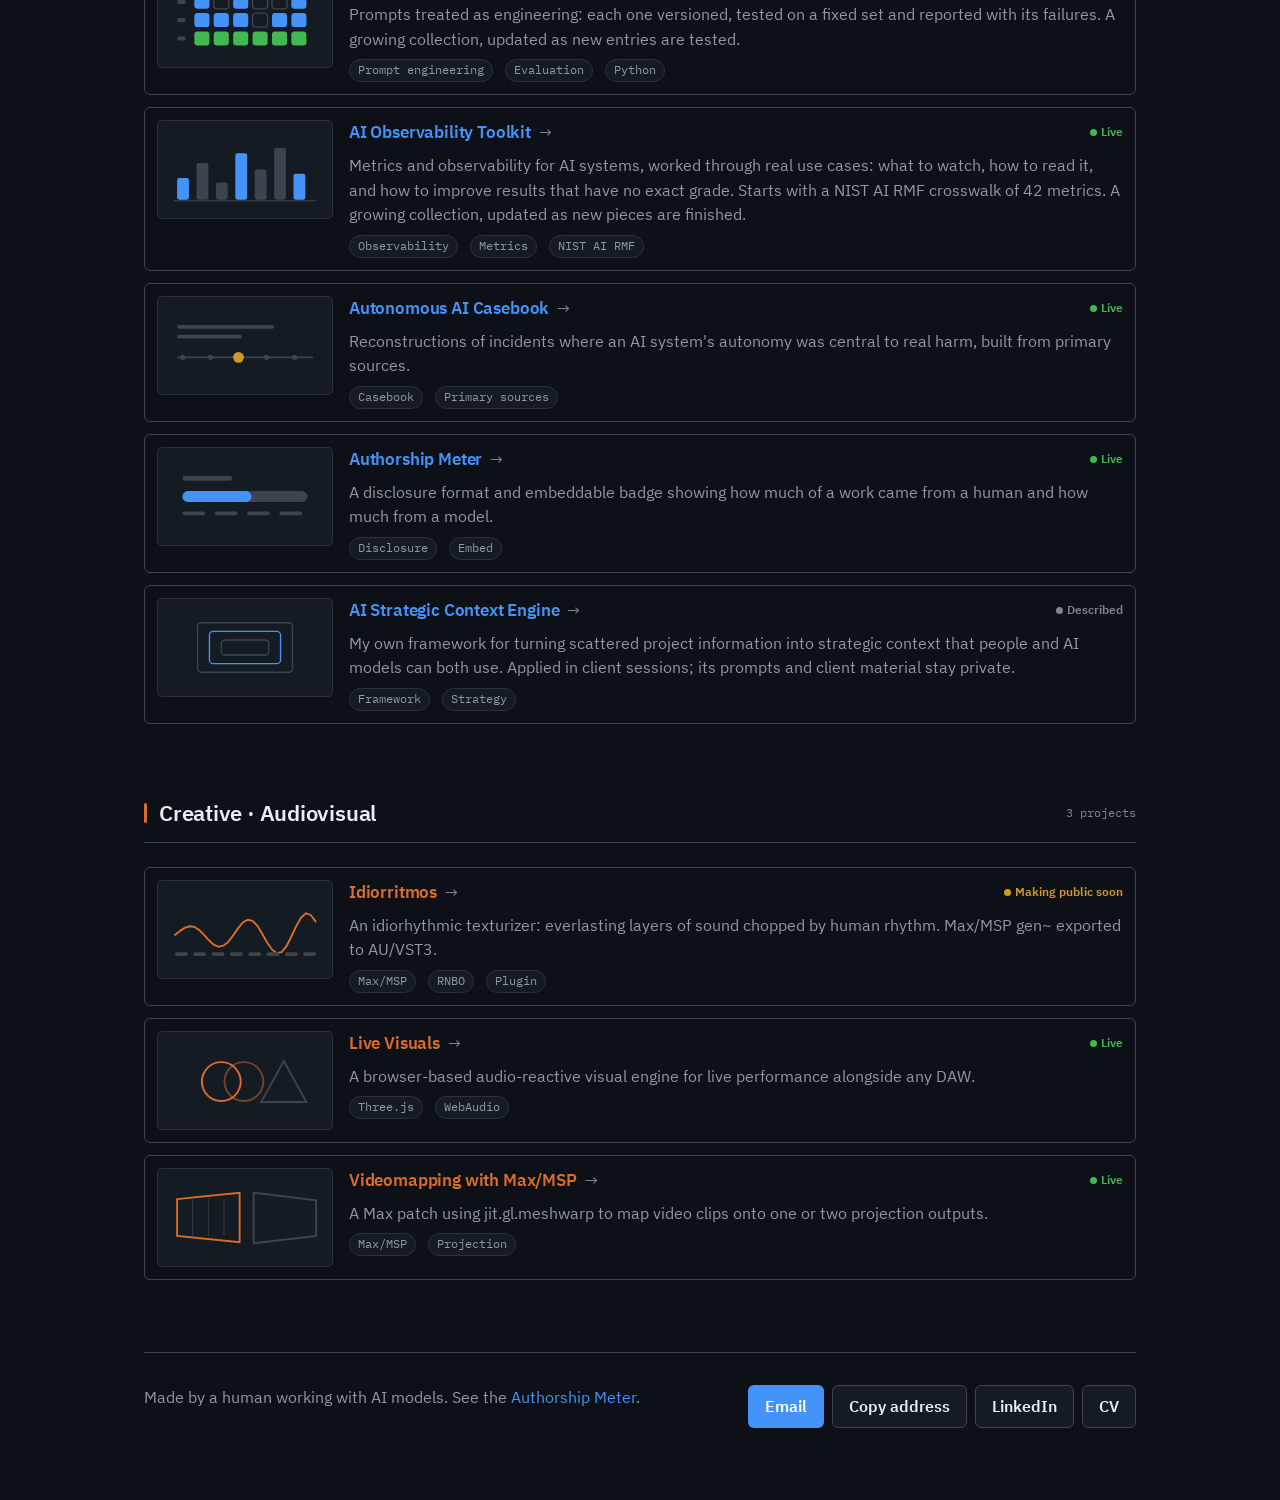
==== commit d7cabf2b: "Move the AI Enablement Toolkit card to third, after Governed Data Platform" ====
--- a/index.html
+++ b/index.html
@@ -98,6 +98,6 @@
 
 </div>
 
-<script src="assets/app.js?v=7"></script>
+<script src="assets/app.js?v=8"></script>
 </body>
 </html>
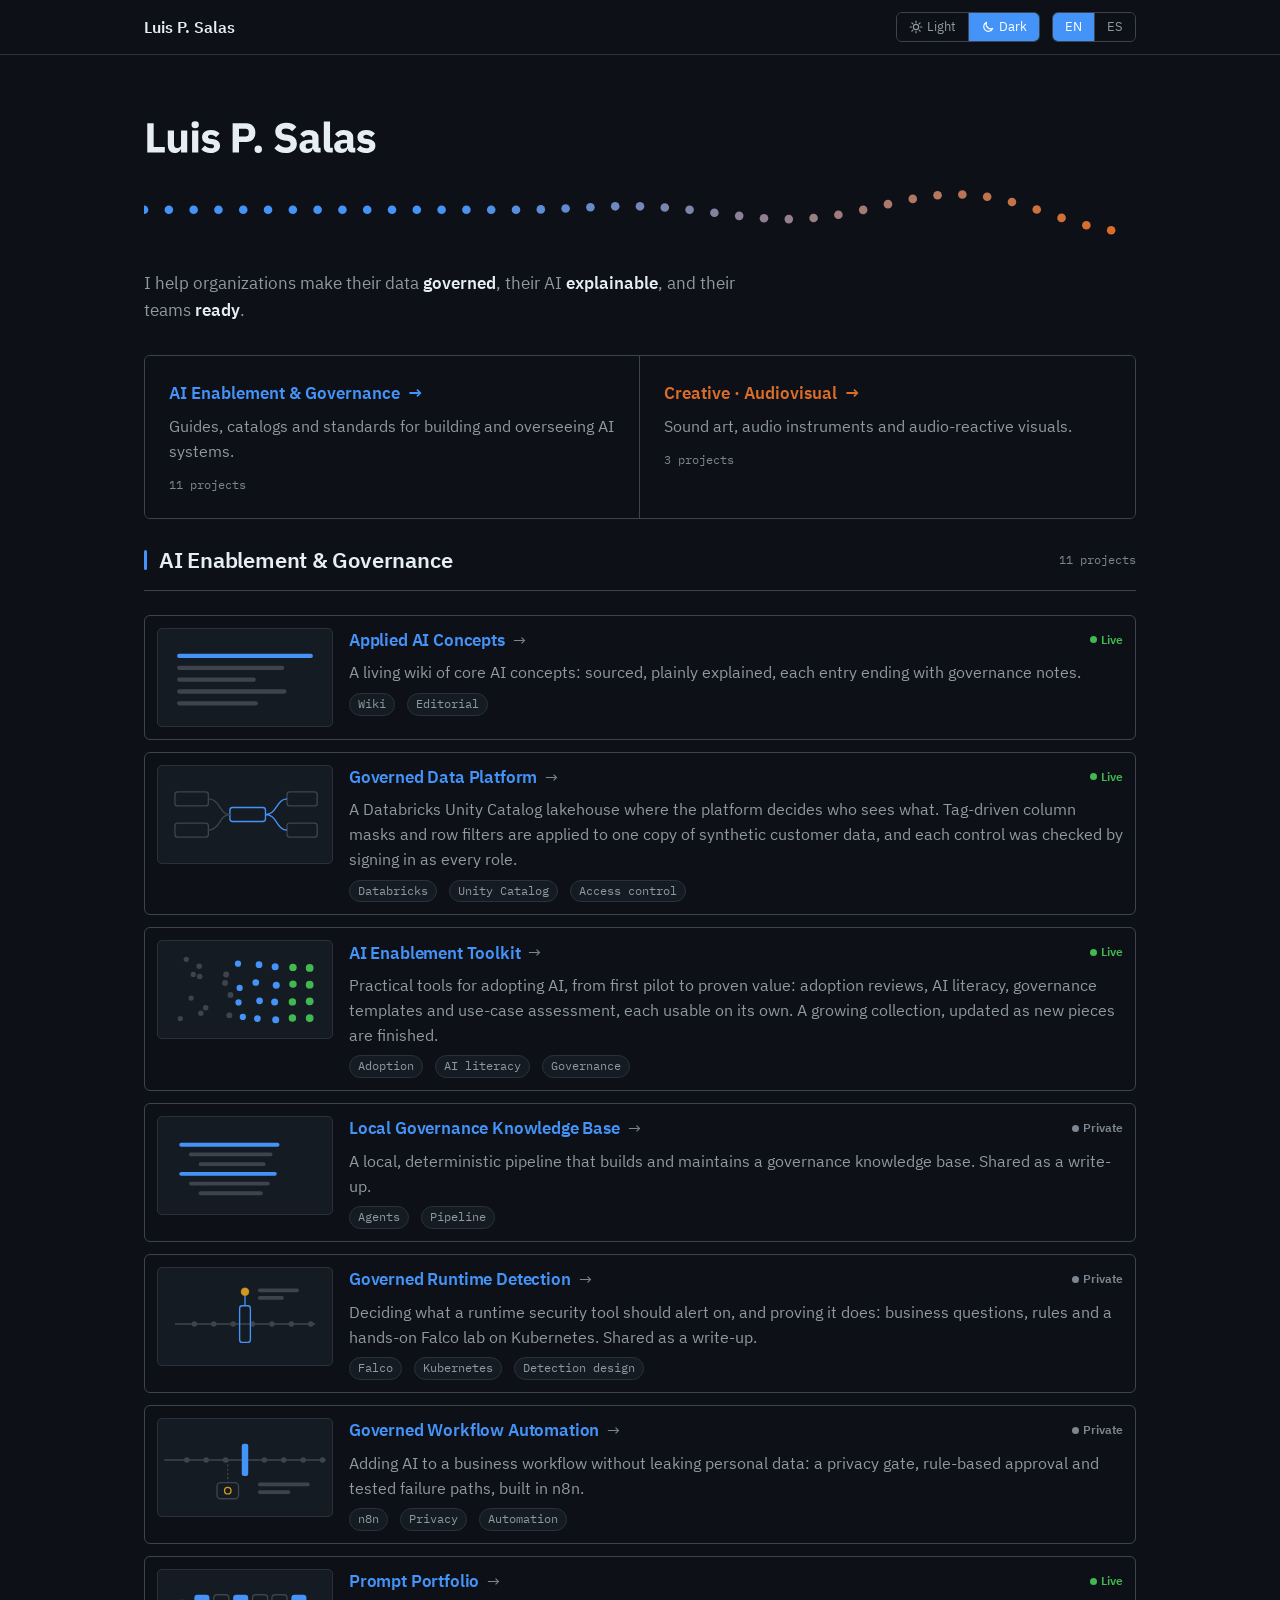
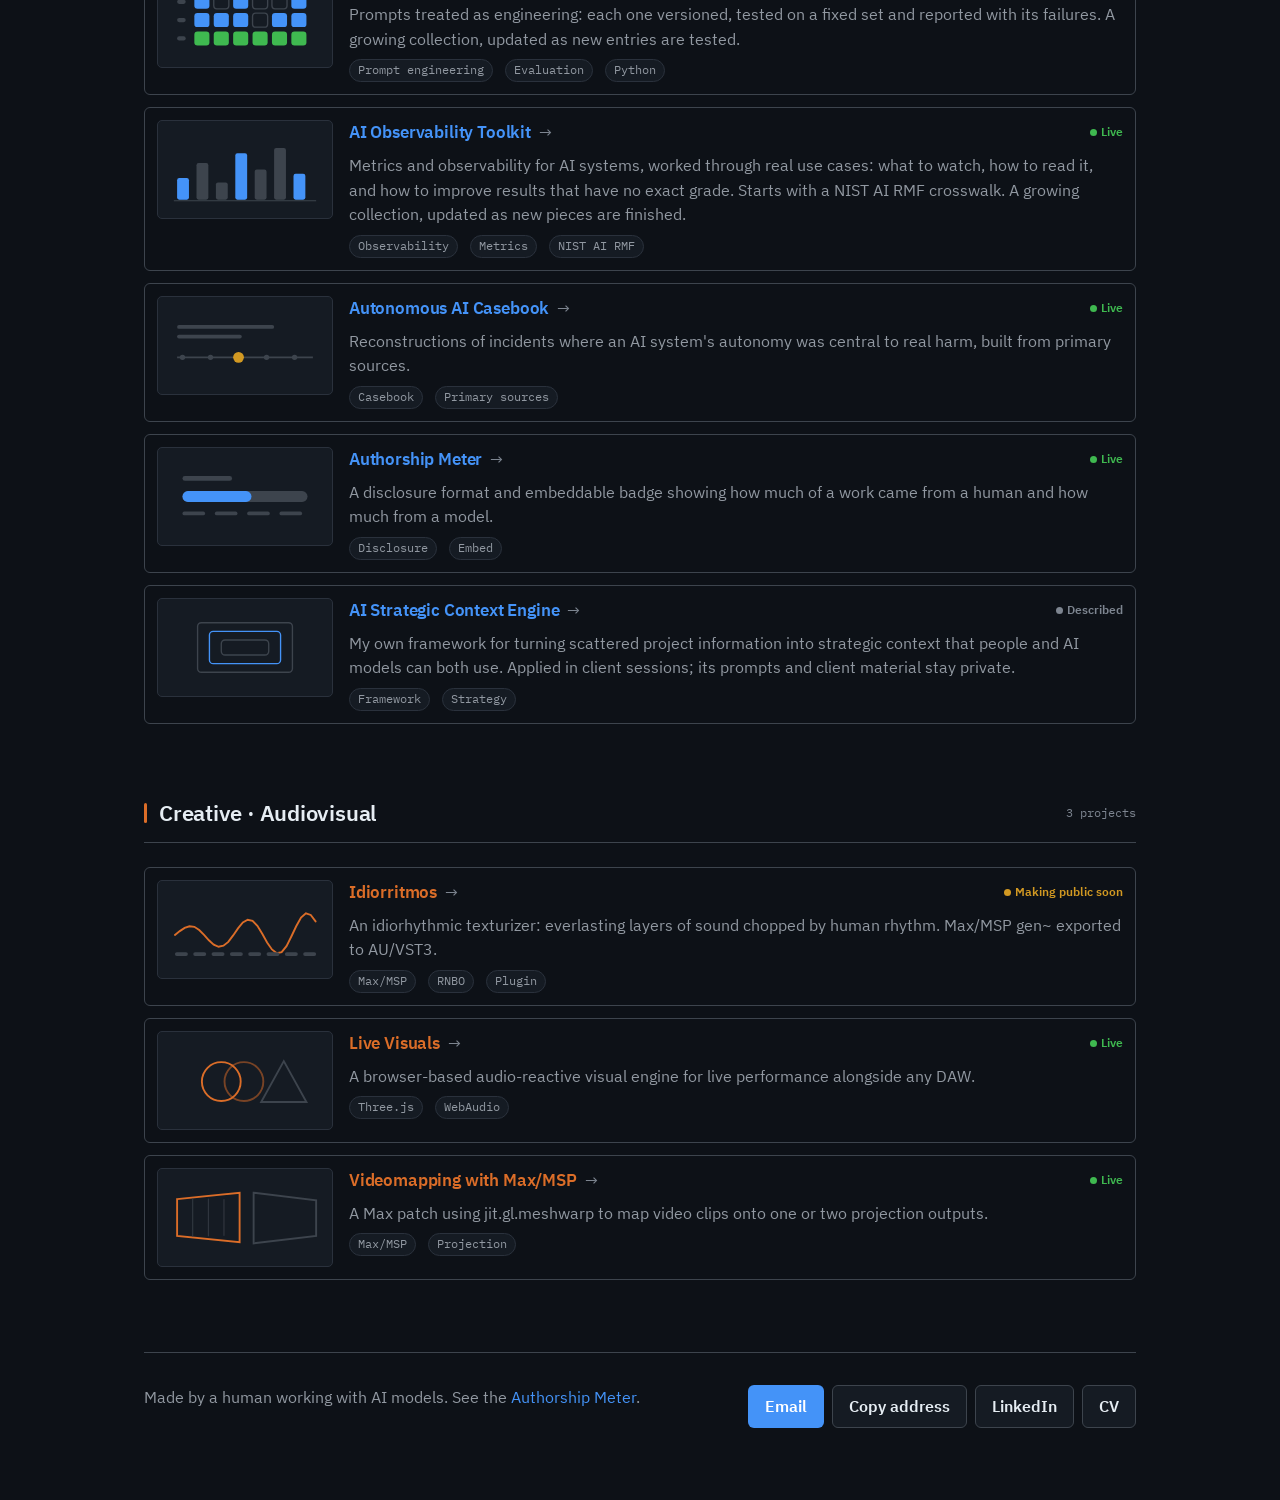
==== commit 3fe46c6a: "AI Observability Toolkit: drop the metric count from the card and the CV (the catalog is now 43 and " ====
--- a/index.html
+++ b/index.html
@@ -98,6 +98,6 @@
 
 </div>
 
-<script src="assets/app.js?v=8"></script>
+<script src="assets/app.js?v=9"></script>
 </body>
 </html>
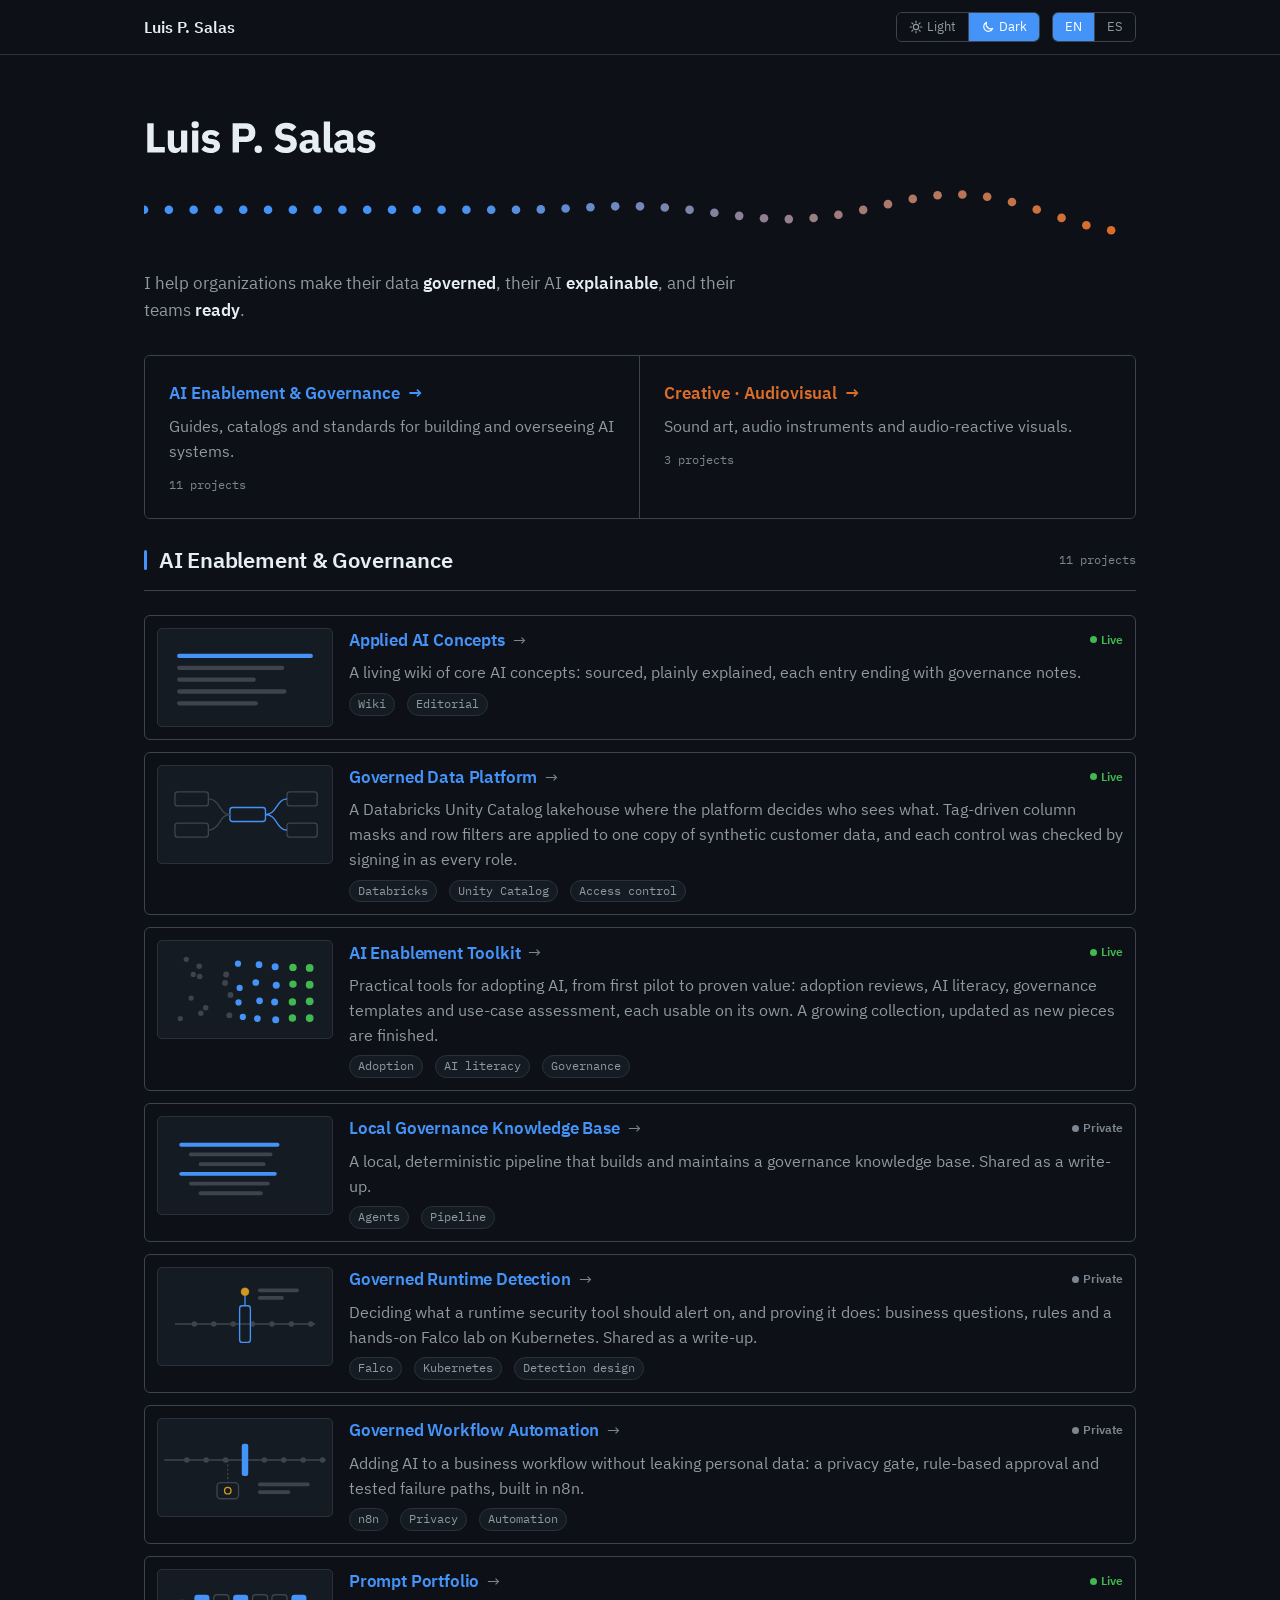
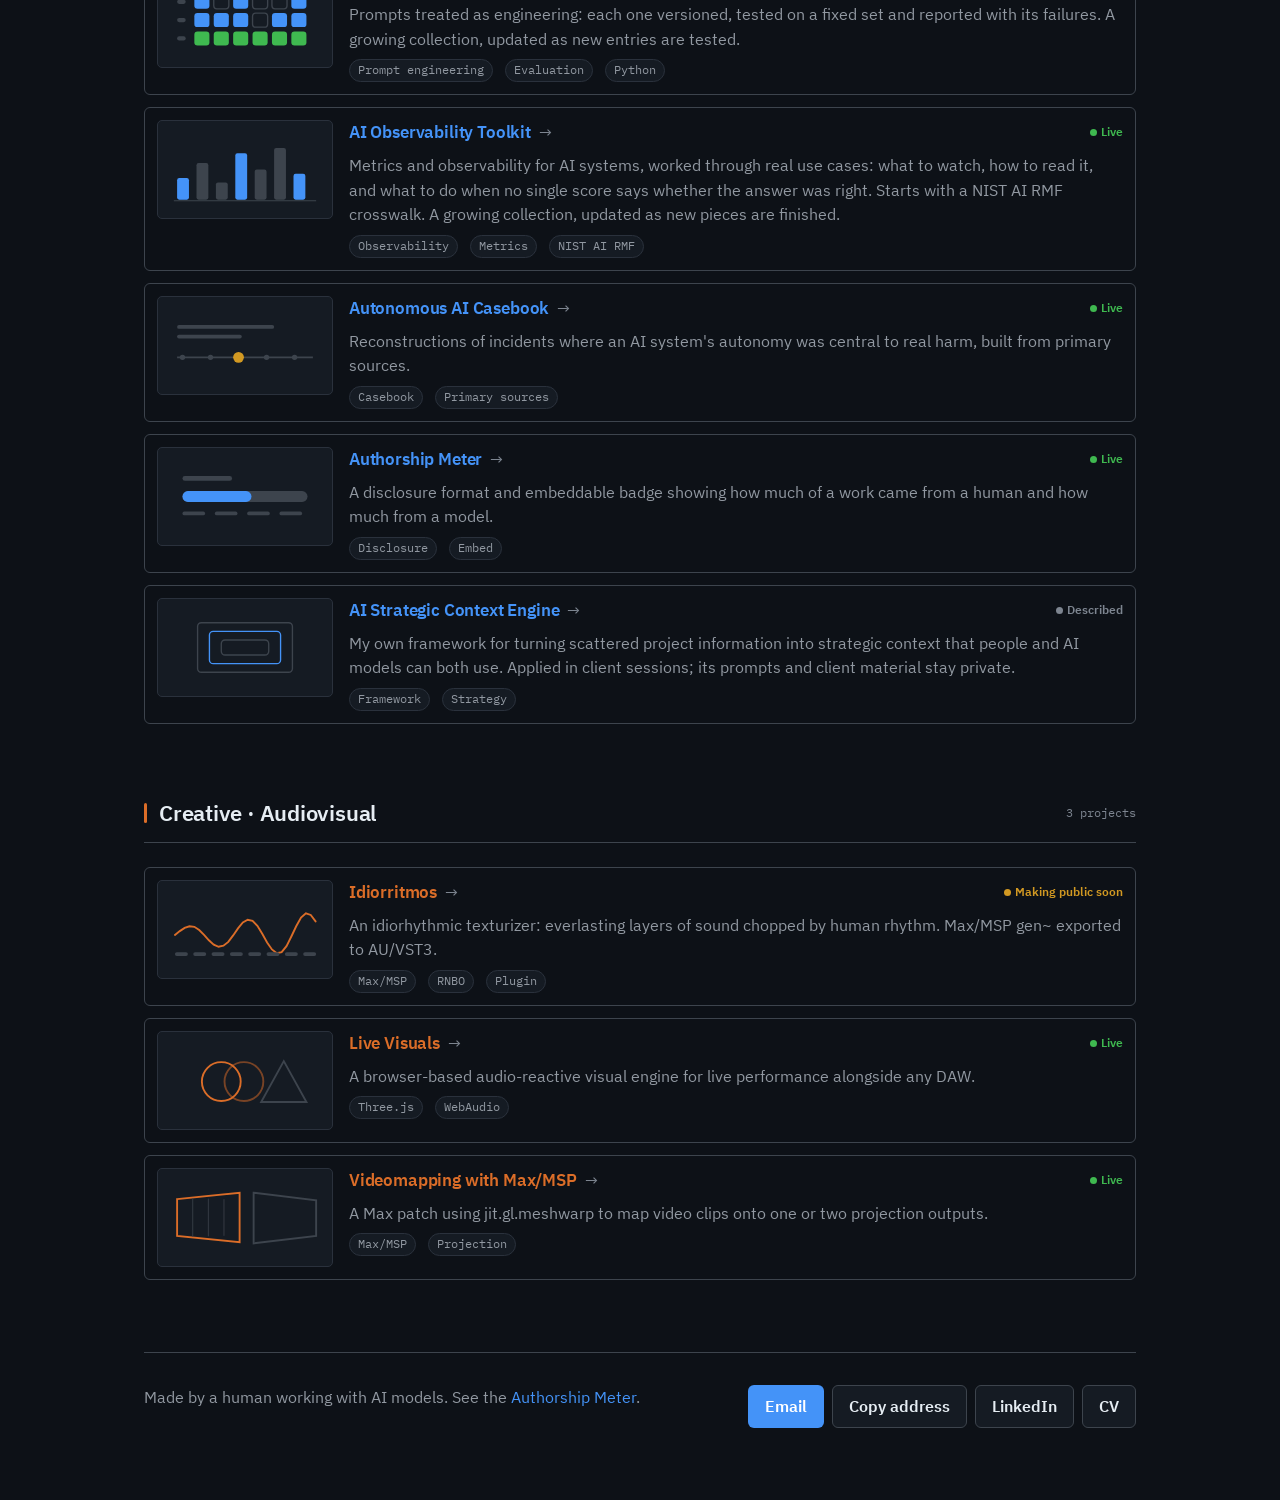
==== commit 6a140fe0: "AI Observability Toolkit: card and CV take the README's current tagline; PDF regenerated" ====
--- a/index.html
+++ b/index.html
@@ -98,6 +98,6 @@
 
 </div>
 
-<script src="assets/app.js?v=9"></script>
+<script src="assets/app.js?v=10"></script>
 </body>
 </html>
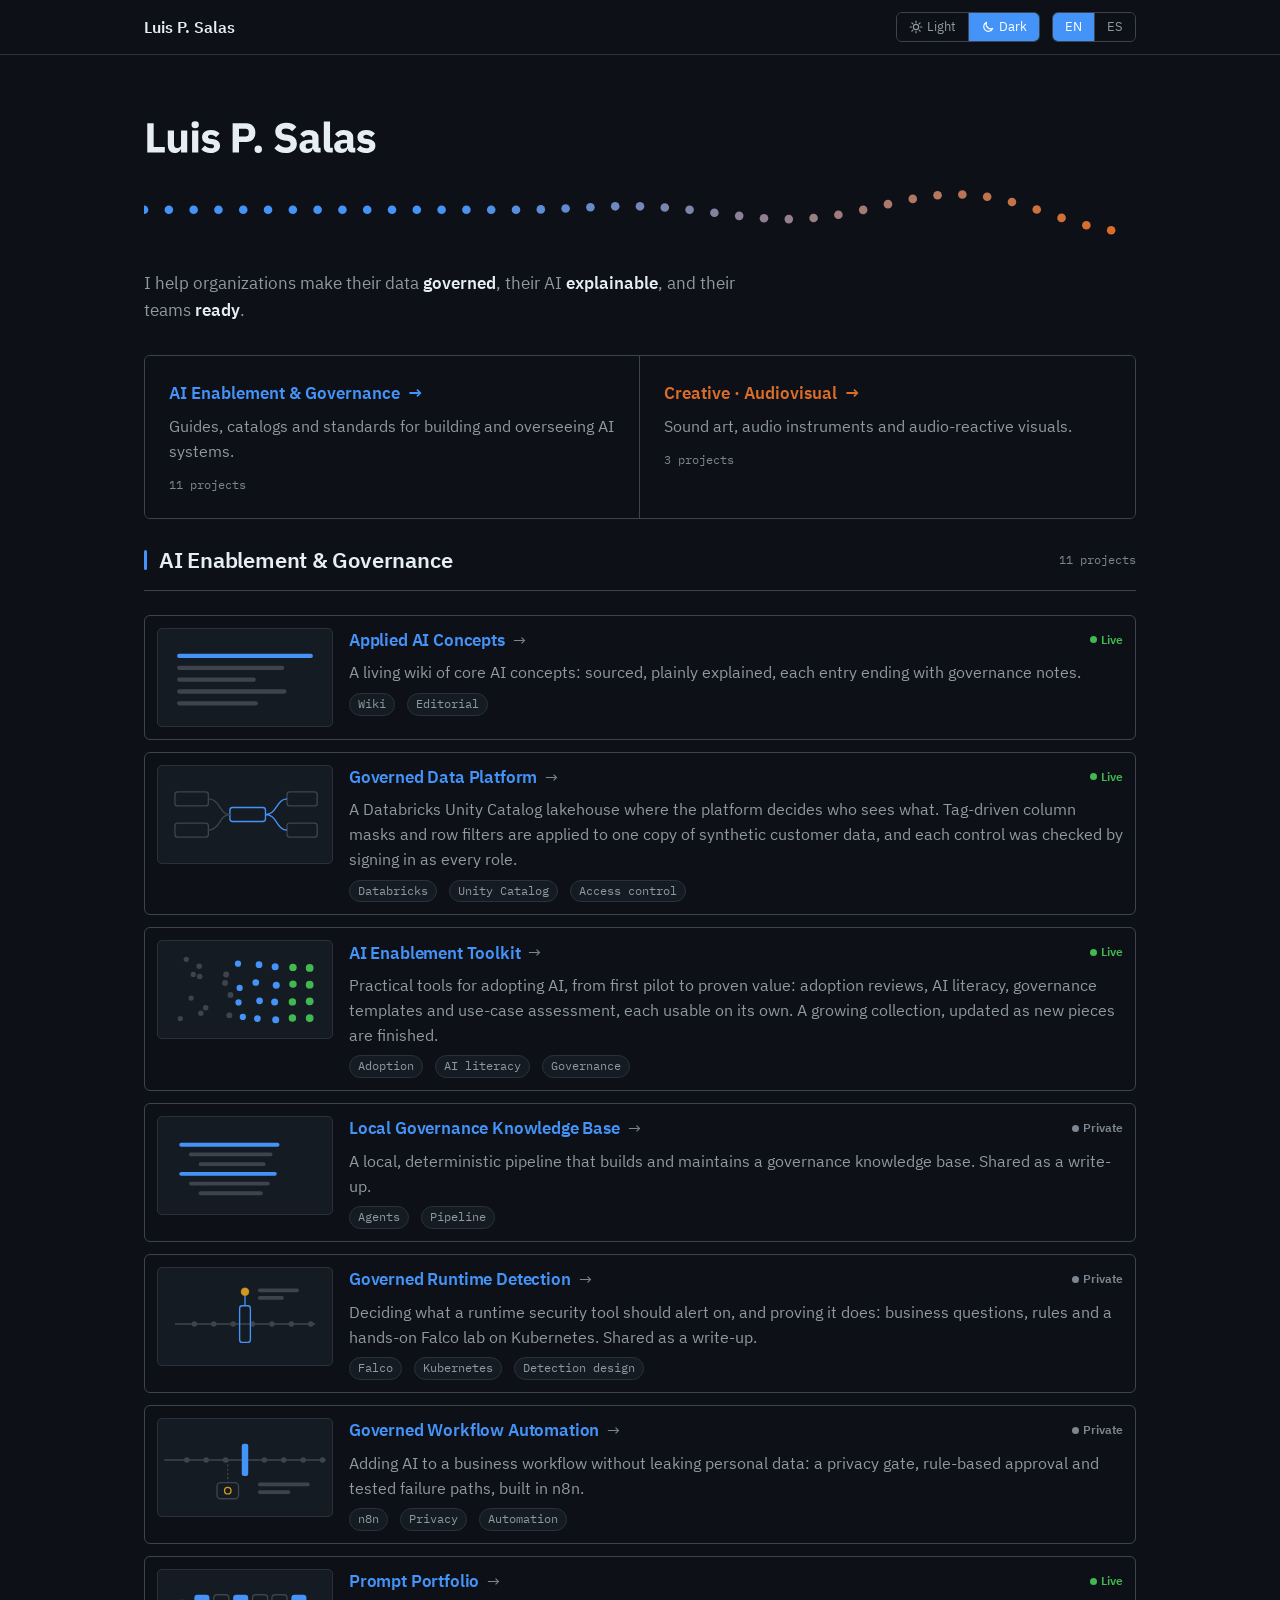
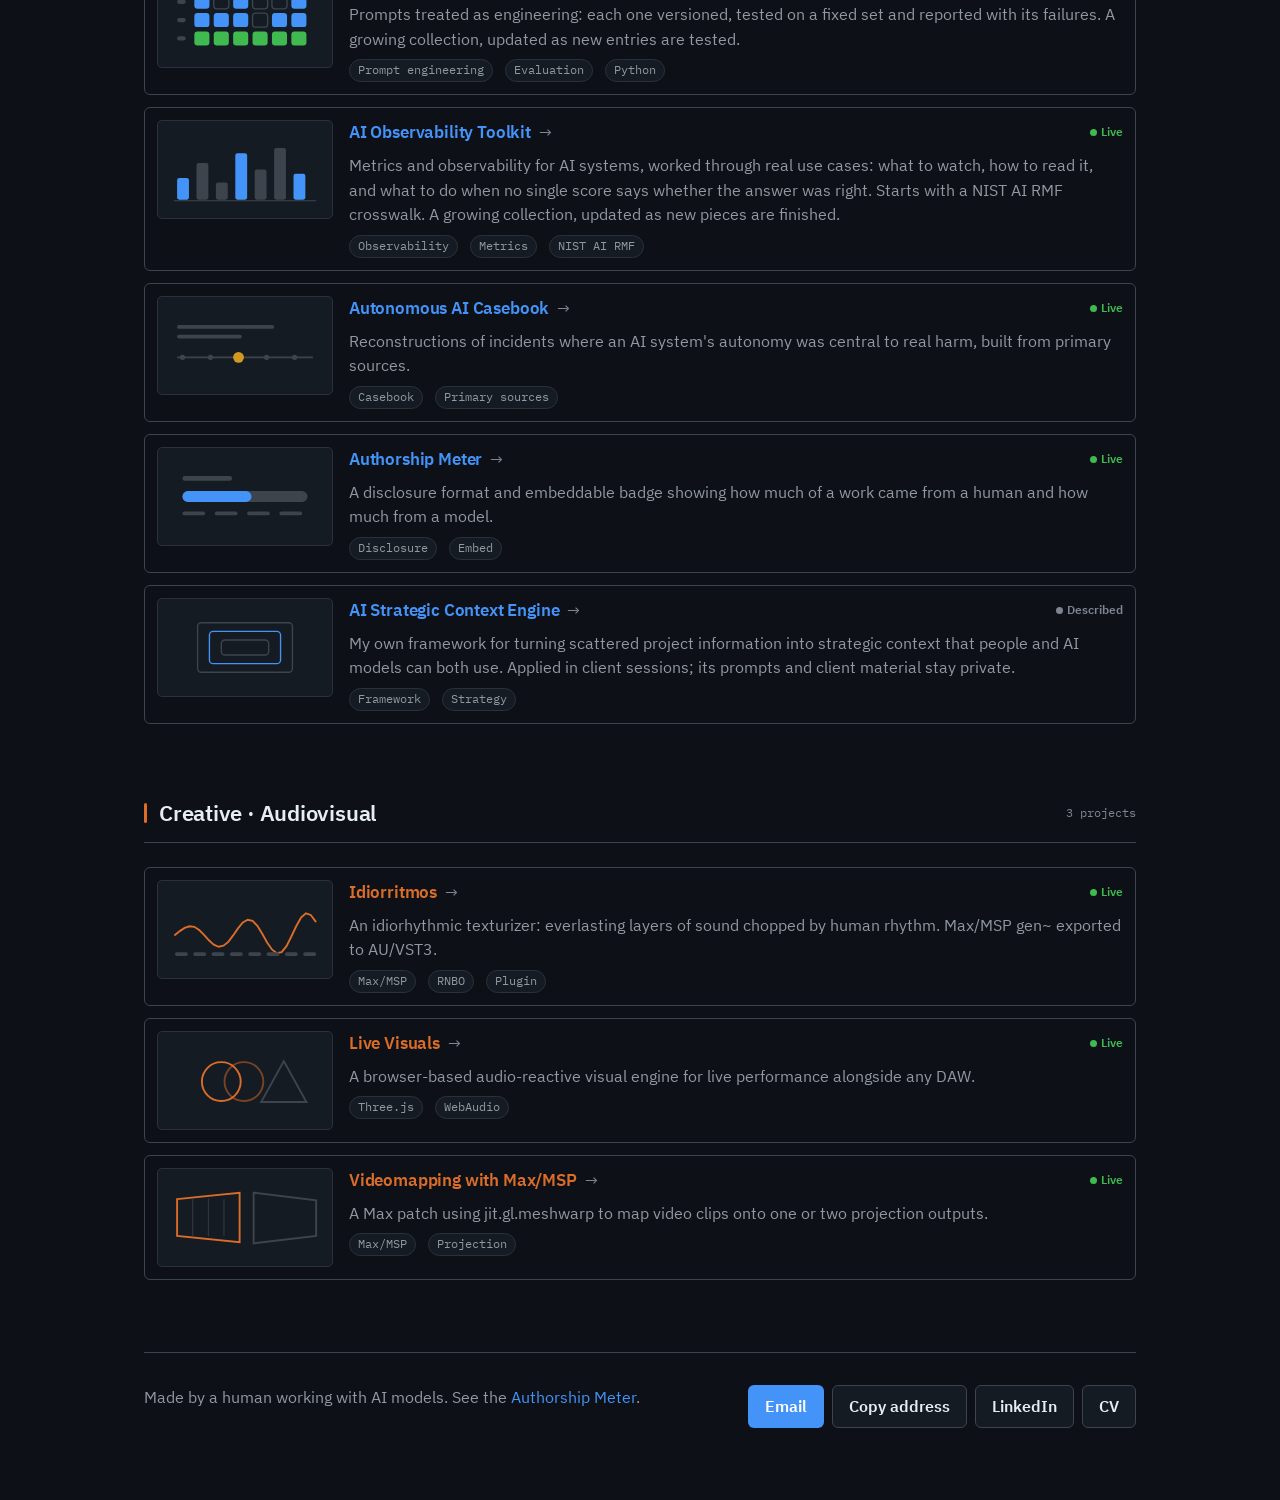
==== commit 04bc578d: "Home page title: arrow after name instead of middle dot" ====
--- a/index.html
+++ b/index.html
@@ -3,11 +3,11 @@
 <head>
 <meta charset="utf-8">
 <meta name="viewport" content="width=device-width, initial-scale=1">
-<title>Luis P. Salas · Projects</title>
+<title>Luis P. Salas → Projects</title>
 <meta name="description" content="I help organizations make their data governed, their AI explainable, and their teams ready. A hub that frames the work and links out.">
 <meta property="og:type" content="website">
 <meta property="og:site_name" content="Luis P. Salas">
-<meta property="og:title" content="Luis P. Salas · Projects">
+<meta property="og:title" content="Luis P. Salas → Projects">
 <meta property="og:description" content="I help organizations make their data governed, their AI explainable, and their teams ready. A hub that frames the work and links out.">
 <meta property="og:url" content="https://luispsalas.github.io/portfolio/">
 <meta property="og:image" content="https://luispsalas.github.io/portfolio/assets/og/home.png">
